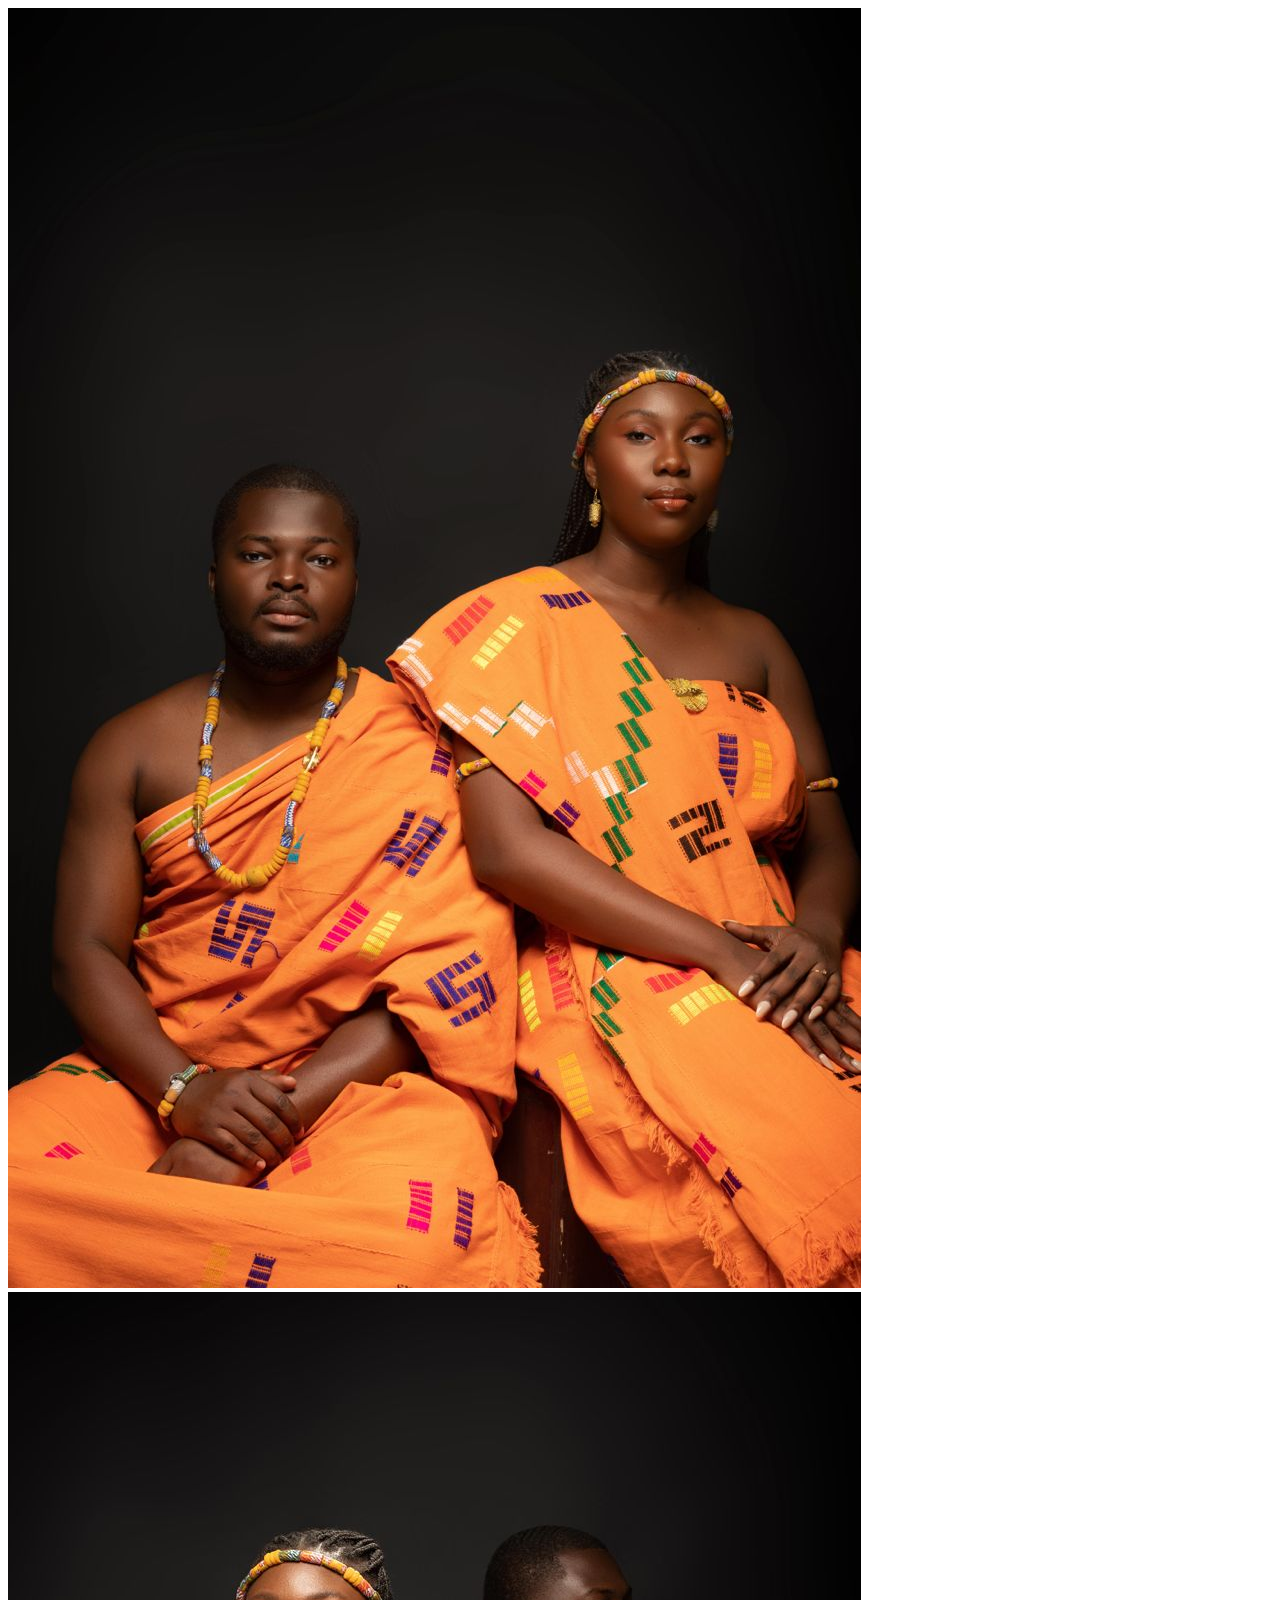
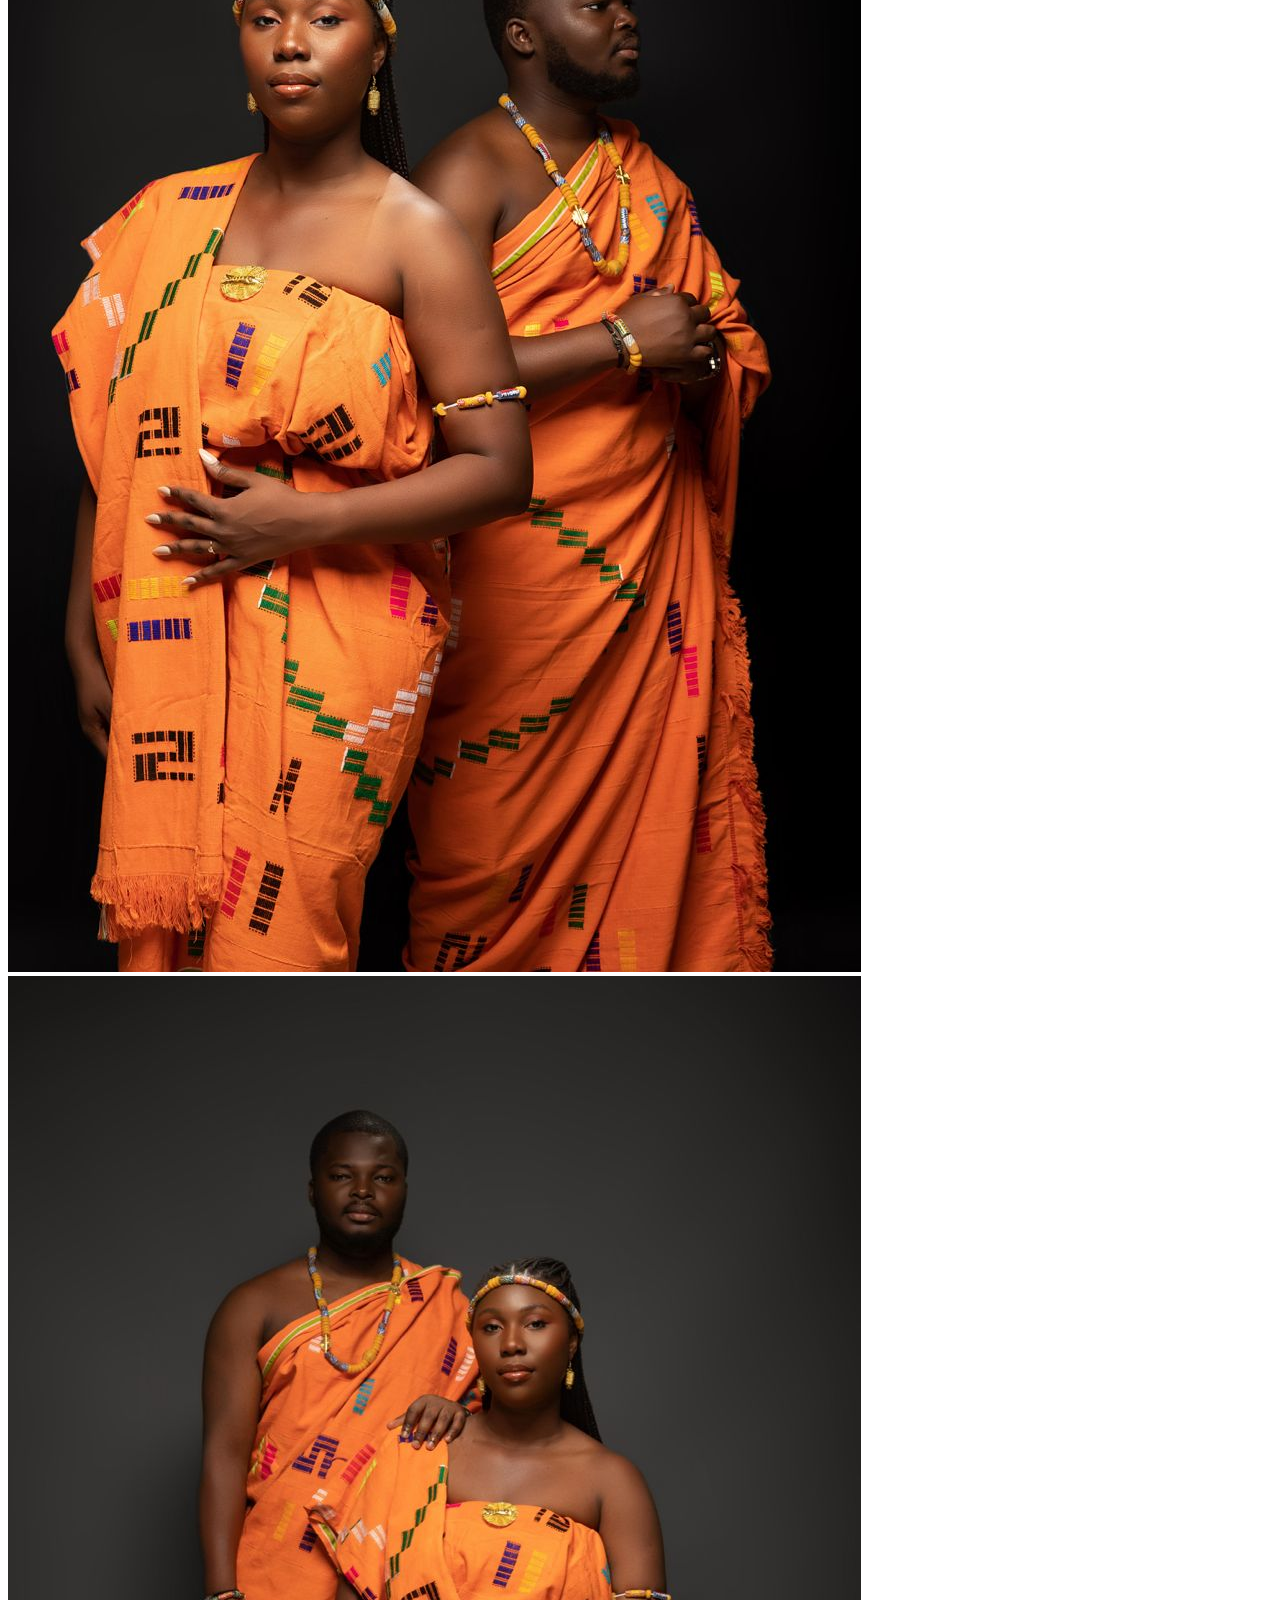
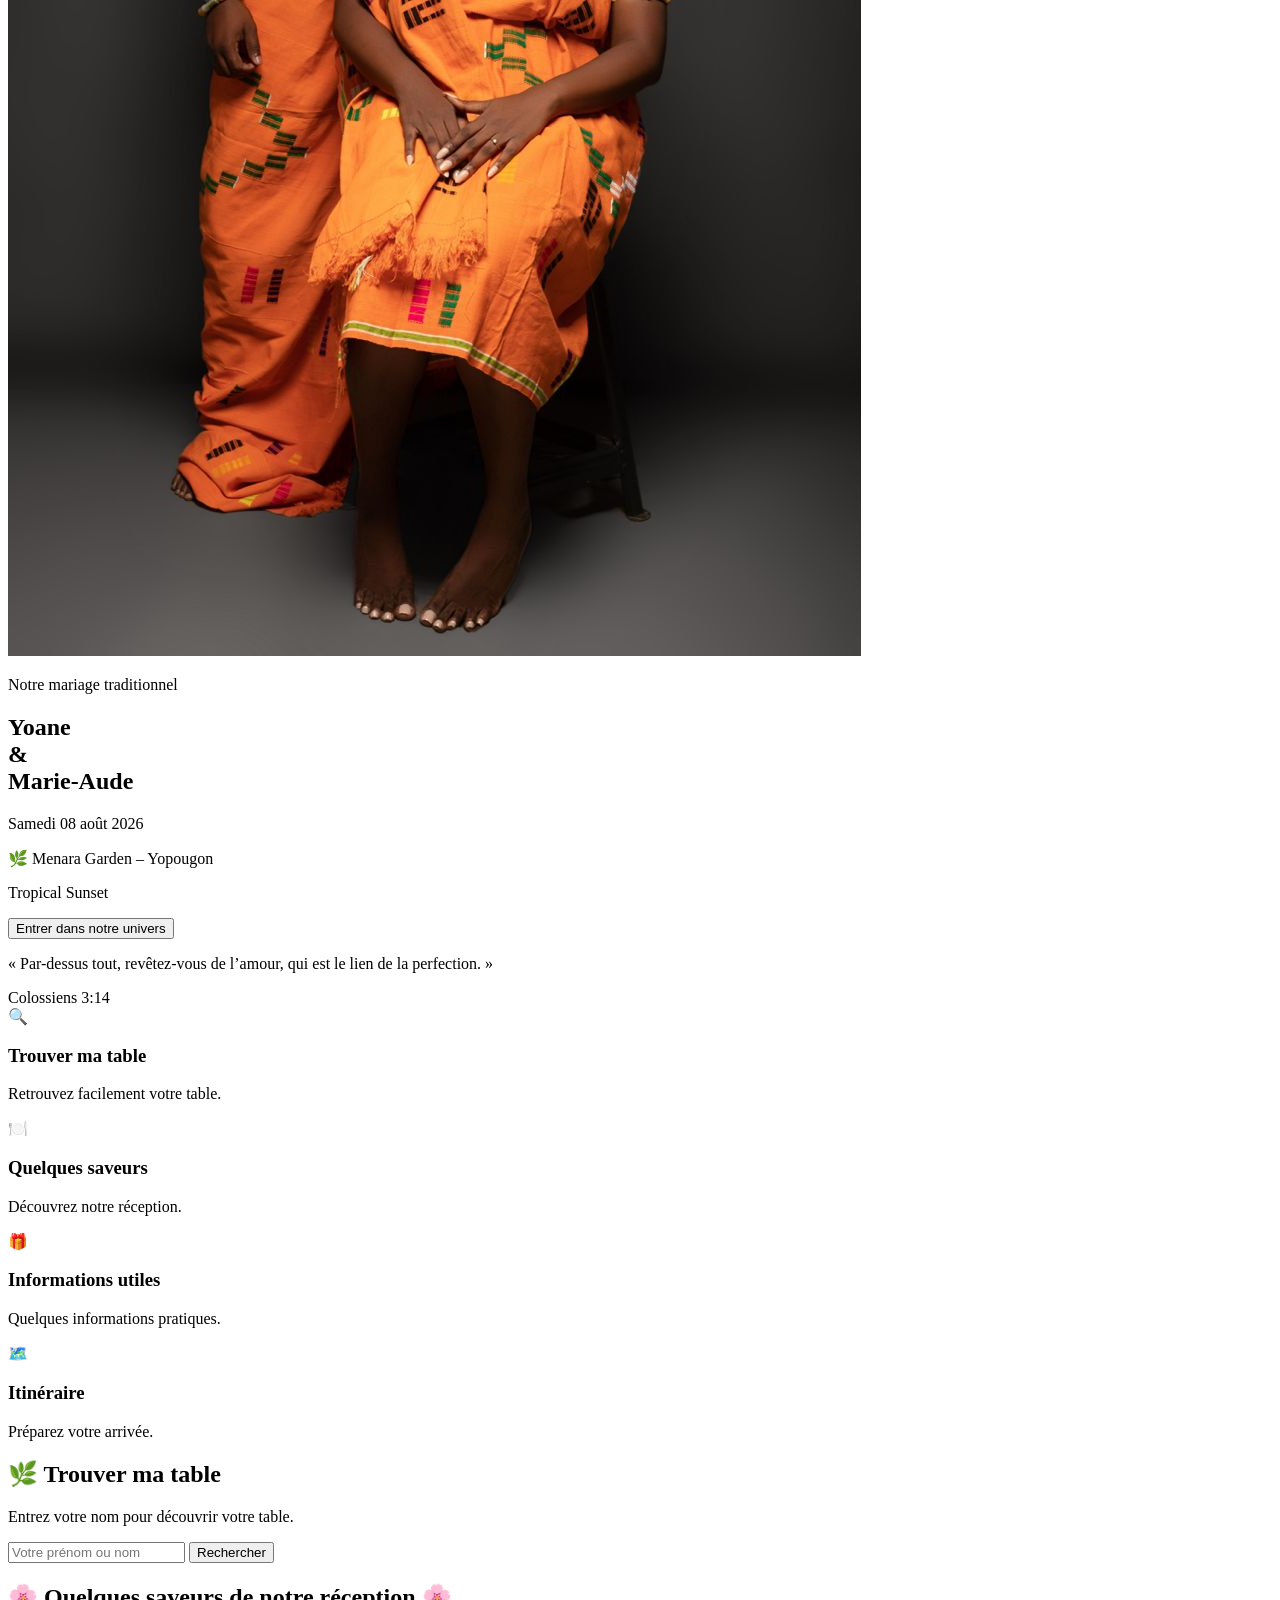
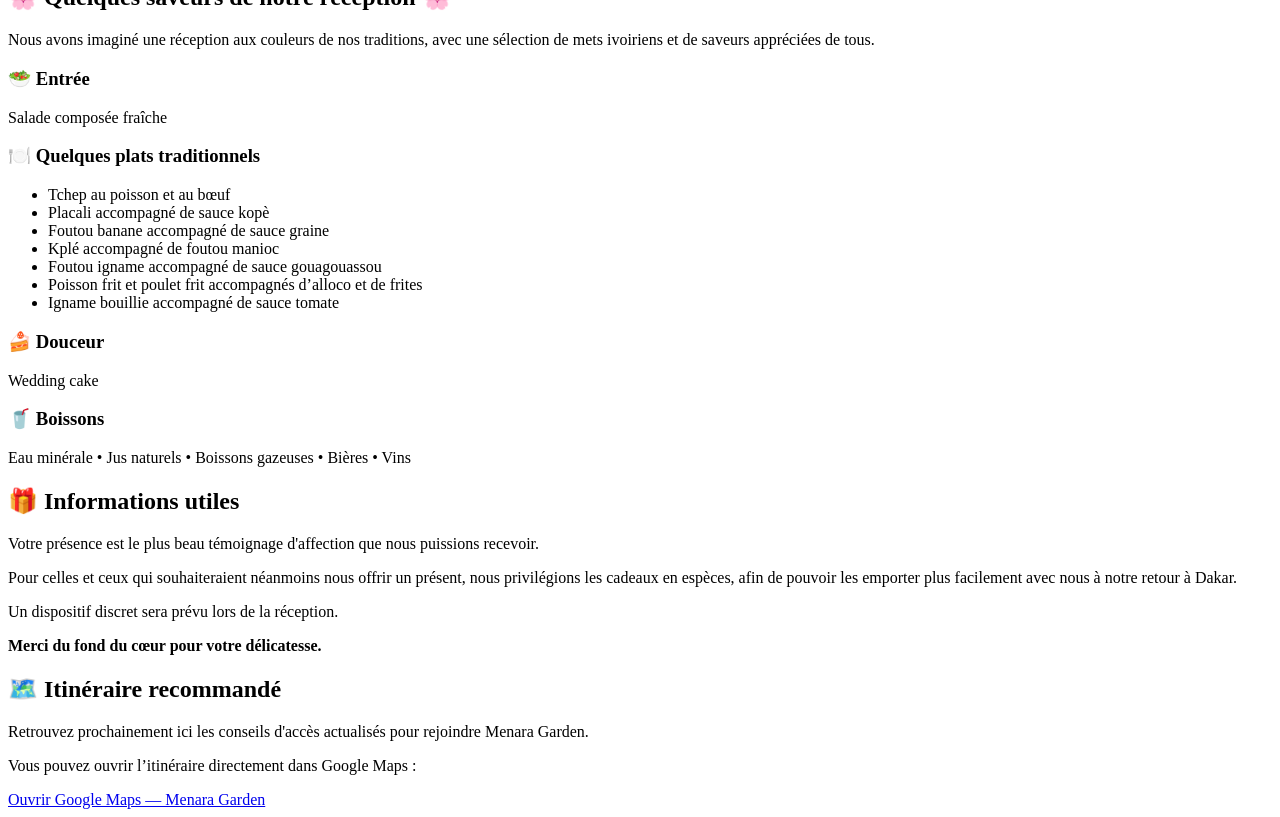
==== index.html @ 5db66049 "Rename index (4).html to index.html" ====
<!DOCTYPE html>
<html lang="fr">

<head>

    <meta charset="UTF-8">

    <meta name="viewport" content="width=device-width, initial-scale=1.0">

    <title>Yoane & Marie-Aude | Notre univers</title>

    <meta name="theme-color" content="#ff8a65">

    <meta name="description" content="Le guide digital du mariage de Yoane et Marie-Aude">

    <link rel="manifest" href="manifest.json">

    <link rel="stylesheet" href="style.css?v=3">

</head>


<body>


<div class="app">



<!-- =====================
     PAGE D'ACCUEIL
===================== -->


<section class="hero">


<div class="overlay"></div>


<div class="hero-content">


<div class="photos-couple">


<img src="Couple1.jpg" alt="Yoane et Marie-Aude" loading="lazy">

<img src="Couple2.jpg" alt="Yoane et Marie-Aude" loading="lazy">

<img src="Couple3.jpg" alt="Yoane et Marie-Aude" loading="lazy">


</div>



<p class="small-title">
Notre mariage traditionnel
</p>



<h1>

Yoane

<br>

<span>&</span>

<br>

Marie-Aude

</h1>



<p class="date">

Samedi 08 août 2026

</p>



<p class="location">

🌿 Menara Garden – Yopougon

</p>



<p class="theme">

Tropical Sunset

</p>



<button onclick="enterUniverse()" aria-label="Entrer dans notre univers">

Entrer dans notre univers

</button>



</div>


</section>







<!-- =====================
     UNIVERS DIGITAL
===================== -->


<main id="universe" class="hidden" aria-hidden="true">





<section class="verse card">


<p>

« Par-dessus tout, revêtez-vous de l’amour,
qui est le lien de la perfection. »

</p>


<span>

Colossiens 3:14

</span>


</section>




<section class="menu-grid">




<div class="app-card" onclick="showSection('table')" role="button" tabindex="0">


<div class="icon-pill" aria-hidden="true">

🔍

</div>


<h3>

Trouver ma table

</h3>
<div class="sep" aria-hidden="true"></div>


<p>

Retrouvez facilement votre table.

</p>


</div>




<div class="app-card" onclick="showSection('food')" role="button" tabindex="0">


<div class="icon-pill" aria-hidden="true">

🍽️

</div>


<h3>

Quelques saveurs

</h3>
<div class="sep" aria-hidden="true"></div>


<p>

Découvrez notre réception.

</p>


</div>




<div class="app-card" onclick="showSection('gift')" role="button" tabindex="0">


<div class="icon-pill" aria-hidden="true">

🎁

</div>


<h3>

Informations utiles

</h3>
<div class="sep" aria-hidden="true"></div>


<p>

Quelques informations pratiques.

</p>


</div>




<div class="app-card" onclick="showSection('route')" role="button" tabindex="0">


<div class="icon-pill" aria-hidden="true">

🗺️

</div>


<h3>

Itinéraire

</h3>
<div class="sep" aria-hidden="true"></div>


<p>

Préparez votre arrivée.

</p>


</div>




</section>




<!-- RECHERCHE TABLE -->


<section id="table" class="content-section card hidden-section">


<h2>

🌿 Trouver ma table

</h2>


<p>

Entrez votre nom pour découvrir votre table.

</p>


<input 
id="searchGuest"
type="text"
placeholder="Votre prénom ou nom"
aria-label="Rechercher un invité"
>


<button onclick="searchTable()">

Rechercher

</button>


<div id="result" aria-live="polite">

</div>


</section>




<!-- SAVEURS -->


<section id="food" class="content-section card hidden-section">


<h2>

🌸 Quelques saveurs de notre réception 🌸

</h2>


<p>

Nous avons imaginé une réception aux couleurs de nos traditions,
avec une sélection de mets ivoiriens et de saveurs appréciées de tous.

</p>


<h3>
🥗 Entrée
</h3>

<p>
Salade composée fraîche
</p>


<h3>
🍽️ Quelques plats traditionnels
</h3>

<ul>
<li>Tchep au poisson et au bœuf</li>
<li>Placali accompagné de sauce kopè</li>
<li>Foutou banane accompagné de sauce graine</li>
<li>Kplé accompagné de foutou manioc</li>
<li>Foutou igname accompagné de sauce gouagouassou</li>
<li>Poisson frit et poulet frit accompagnés d’alloco et de frites</li>
<li>Igname bouillie accompagné de sauce tomate</li>
</ul>

<h3>
🍰 Douceur
</h3>

<p>
Wedding cake
</p>

<h3>
🥤 Boissons
</h3>

<p>
Eau minérale • Jus naturels • Boissons gazeuses • Bières • Vins
</p>

</section>



<!-- INFORMATIONS -->


<section id="gift" class="content-section card hidden-section">


<h2>

🎁 Informations utiles

</h2>

<p>
Votre présence est le plus beau témoignage d'affection
que nous puissions recevoir.
</p>

<p>
Pour celles et ceux qui souhaiteraient néanmoins nous offrir un présent,
nous privilégions les cadeaux en espèces, afin de pouvoir les emporter
plus facilement avec nous à notre retour à Dakar.
</p>

<p>
Un dispositif discret sera prévu lors de la réception.
</p>

<strong>
Merci du fond du cœur pour votre délicatesse.
</strong>

</section>



<!-- ITINERAIRE -->


<section id="route" class="content-section card hidden-section">


<h2>

🗺️ Itinéraire recommandé

</h2>


<p>

Retrouvez prochainement ici les conseils d'accès actualisés
pour rejoindre Menara Garden.

</p>


<p>

Vous pouvez ouvrir l’itinéraire directement dans Google Maps :

</p>

<a class="map-button"
href="https://maps.app.goo.gl/PRT33PHSLhgVpBhR9"
target="_blank" rel="noopener noreferrer">

Ouvrir Google Maps — Menara Garden

</a>


</section>



</main>



</div>


<script src="script.js?v=3"></script>


<script>
if ("serviceWorker" in navigator) {
  window.addEventListener("load", async function(){
    try{
      // unregister any existing service workers first to ensure clients receive the latest files
      const regs = await navigator.serviceWorker.getRegistrations();
      await Promise.all(regs.map(r=>r.unregister()));
      // clear caches (best-effort)
      if(window.caches){
        const keys = await caches.keys();
        await Promise.all(keys.map(k=>caches.delete(k)));
      }
    }catch(e){ console.warn('SW cleanup failed', e); }

    // register the (new) service worker
    navigator.serviceWorker.register("service-worker.js");
  });
}
</script>


</body>

</html>
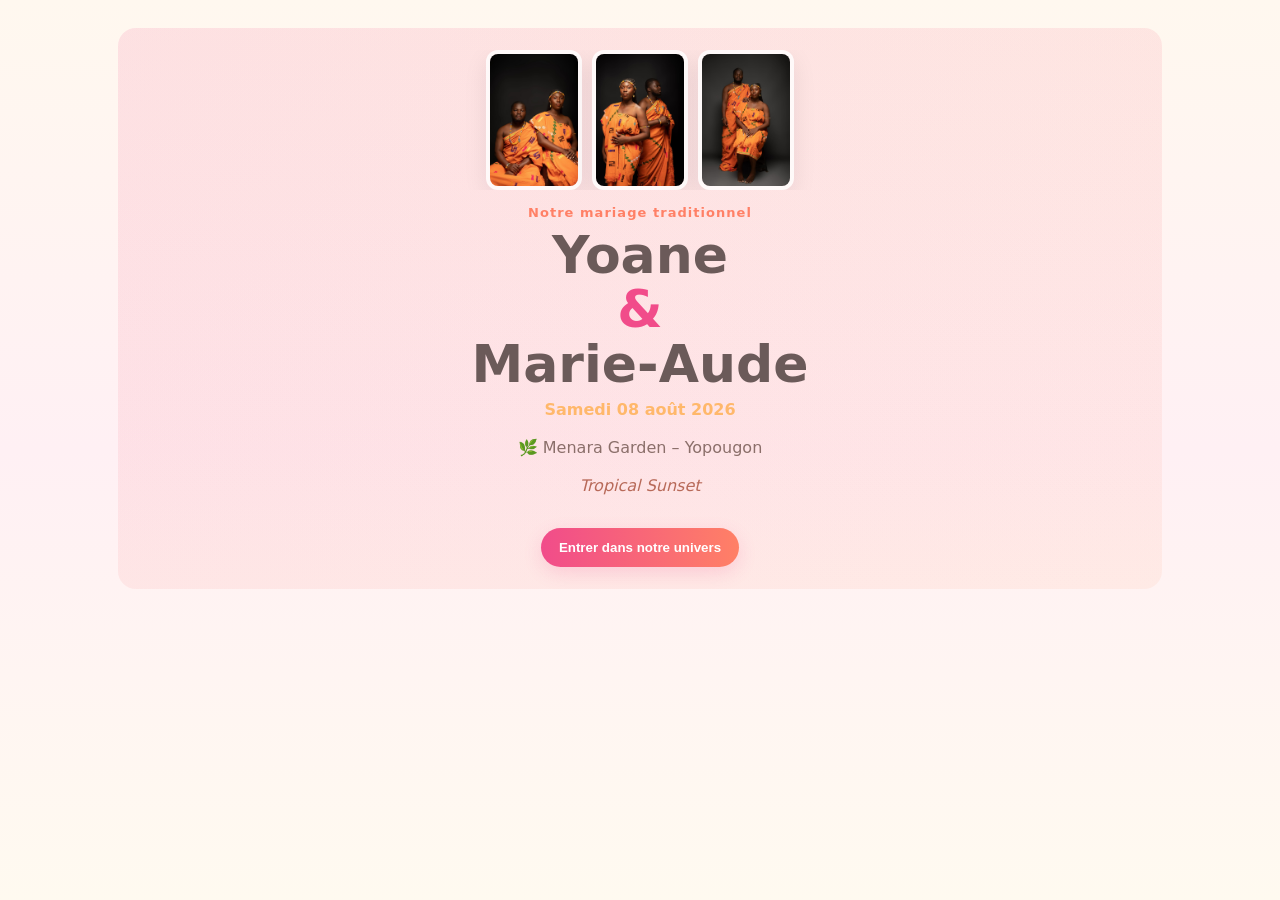
==== commit d1ec3cdd: "Rename index (4).html to index.html" ====
--- a/index.html
+++ b/index.html
@@ -13,7 +13,19 @@
 
     <meta name="description" content="Le guide digital du mariage de Yoane et Marie-Aude">
 
+    <!-- Open Graph / Social -->
+    <meta property="og:title" content="Yoane & Marie-Aude — Notre univers">
+    <meta property="og:description" content="Guide digital du mariage — retrouvez votre table, le menu, les informations pratiques et l'itinéraire pour Menara Garden.">
+    <meta property="og:image" content="https://raw.githubusercontent.com/konandriyoane-crypto/YAUD-2026-/main/Couple1.jpg">
+    <meta property="og:type" content="website">
+    <meta name="twitter:card" content="summary_large_image">
+
     <link rel="manifest" href="manifest.json">
+    <link rel="icon" href="decorative-pattern.svg" type="image/svg+xml">
+
+    <!-- Preload critical assets -->
+    <link rel="preload" href="style.css" as="style">
+    <link rel="preload" href="Couple1.jpg" as="image">
 
     <link rel="stylesheet" href="style.css?v=3">
 
@@ -44,11 +56,11 @@
 <div class="photos-couple">
 
 
-<img src="Couple1.jpg" alt="Yoane et Marie-Aude" loading="lazy">
-
-<img src="Couple2.jpg" alt="Yoane et Marie-Aude" loading="lazy">
-
-<img src="Couple3.jpg" alt="Yoane et Marie-Aude" loading="lazy">
+<img src="Couple1.jpg" srcset="Couple1.jpg 1x, Couple1.jpg 2x" sizes="(max-width:720px) 96px, 140px" alt="Yoane et Marie-Aude" loading="lazy">
+
+<img src="Couple2.jpg" srcset="Couple2.jpg 1x, Couple2.jpg 2x" sizes="(max-width:720px) 96px, 140px" alt="Yoane et Marie-Aude" loading="lazy">
+
+<img src="Couple3.jpg" srcset="Couple3.jpg 1x, Couple3.jpg 2x" sizes="(max-width:720px) 96px, 140px" alt="Yoane et Marie-Aude" loading="lazy">
 
 
 </div>
--- a/style.css
+++ b/style.css
@@ -0,0 +1,110 @@
+:root{
+  --bg-1: #fff8ef; /* soft beige background */
+  --bg-2: #fff2f6; /* pale blush */
+  --accent-fuchsia: #f14c8a; /* fuchsia */
+  --accent-coral: #ff8066; /* coral */
+  --accent-orange: #ffb86b; /* warm orange */
+  --muted: #6b5a59; /* muted text */
+  --card-bg: rgba(255, 255, 255, 0.75);
+  --glass-border: rgba(255,255,255,0.5);
+  --shadow: 0 8px 24px rgba(16, 24, 40, 0.08);
+}
+
+/* Reset & base */
+*{box-sizing:border-box}
+html,body{height:100%}
+body{
+  margin:0;
+  font-family: Inter, system-ui, -apple-system, 'Segoe UI', Roboto, 'Helvetica Neue', Arial;
+  color:var(--muted);
+  background: linear-gradient(180deg, var(--bg-1) 0%, #fff0f4 50%, #fffaf0 100%);
+  -webkit-font-smoothing:antialiased;
+  -moz-osx-font-smoothing:grayscale;
+  line-height:1.35;
+}
+
+.app{max-width:1100px;margin:0 auto;padding:18px}
+
+/* HERO */
+.hero{
+  position:relative;
+  border-radius:18px;
+  overflow:hidden;
+  display:flex;
+  align-items:center;
+  justify-content:center;
+  padding:22px;
+  min-height:62vh;
+  background: linear-gradient(120deg, rgba(241,76,138,0.08), rgba(255,128,102,0.06));
+}
+.overlay{
+  position:absolute;inset:0;background:linear-gradient(180deg, rgba(241,76,138,0.06), rgba(255,184,107,0.04));pointer-events:none;
+}
+.hero-content{position:relative;z-index:2;max-width:920px;width:100%;text-align:center}
+.photos-couple{display:flex;gap:10px;align-items:center;justify-content:center;margin-bottom:14px;overflow:hidden}
+.photos-couple img{height:96px;width:auto;border-radius:12px;border:4px solid rgba(255,255,255,0.8);object-fit:cover;box-shadow:var(--shadow)}
+.small-title{font-weight:600;color:var(--accent-coral);letter-spacing:0.08em;margin:0 0 6px}
+h1{font-size:36px;margin:0;line-height:1.05;color:var(--muted)}
+h1 span{color:var(--accent-fuchsia);font-weight:700}
+.date{margin-top:8px;font-weight:600;color:var(--accent-orange)}
+.location{margin-top:6px;color:#8b6f6a}
+.theme{margin-top:8px;font-style:italic;color:#b86a59}
+
+.hero button{margin-top:16px;background:linear-gradient(90deg,var(--accent-fuchsia),var(--accent-coral));border:0;color:white;padding:12px 18px;border-radius:999px;font-weight:700;cursor:pointer;box-shadow:0 6px 18px rgba(241,76,138,0.18)}
+.hero button:focus{outline:3px solid rgba(241,76,138,0.22)}
+
+.fade-out{animation:fadeOut .38s ease forwards}
+.fade-in{animation:fadeIn .38s ease forwards}
+@keyframes fadeOut{to{opacity:0;transform:translateY(-6px)}}
+@keyframes fadeIn{from{opacity:0;transform:translateY(6px)}to{opacity:1;transform:none}}
+
+/* MAIN / CARDS */
+main.universe{margin-top:18px}
+.menu-grid{display:grid;grid-template-columns:repeat(2,1fr);gap:12px;margin-top:18px}
+.app-card{background:var(--card-bg);padding:14px;border-radius:14px;border:1px solid var(--glass-border);cursor:pointer;box-shadow:var(--shadow);transition:transform .16s ease, box-shadow .16s ease}
+.app-card:active{transform:translateY(2px)}
+.app-card:focus{outline:3px solid rgba(255,128,102,0.16)}
+.icon-pill{width:46px;height:46px;border-radius:10px;background:linear-gradient(180deg,var(--accent-fuchsia),var(--accent-coral));display:inline-flex;align-items:center;justify-content:center;font-size:20px;color:white}
+.app-card h3{margin:8px 0 6px}
+.app-card p{margin:0;color:#7d6a66}
+.sep{height:8px}
+
+/* Content sections */
+.content-section{margin-top:14px;padding:14px;border-radius:12px;background:linear-gradient(180deg, rgba(255,255,255,0.7), rgba(255,255,255,0.6));border:1px solid rgba(255,255,255,0.5)}
+.content-section h2{margin-top:0}
+
+/* Table search */
+#searchGuest{width:100%;padding:12px;border-radius:10px;border:1px solid rgba(160,140,140,0.2);margin:8px 0}
+#result{margin-top:10px}
+.choice{display:block;width:100%;text-align:left;padding:10px;border-radius:10px;border:1px dashed rgba(120,100,100,0.12);background:transparent;margin-bottom:8px;cursor:pointer}
+.choice:hover{background:rgba(255,128,102,0.04)}
+.choice:focus{outline:3px solid rgba(241,76,138,0.16)}
+.guest-result h3{margin:0 0 6px;color:var(--accent-fuchsia)}
+.guest-result p{margin:0;color:#6a5753}
+
+/* Food list */
+ul{padding-left:20px}
+
+/* Map button */
+.map-button{display:inline-block;padding:10px 14px;border-radius:10px;background:linear-gradient(90deg,var(--accent-coral),var(--accent-orange));color:white;text-decoration:none;font-weight:700}
+.map-button:focus{outline:3px solid rgba(255,184,107,0.18)}
+
+/* Utilities */
+.hidden{display:none !important}
+.hidden-section{display:none}
+.card{backdrop-filter: blur(6px)}
+
+/* Responsive */
+@media(min-width:720px){
+  .photos-couple img{height:140px}
+  h1{font-size:52px}
+  .menu-grid{grid-template-columns:repeat(4,1fr)}
+  .app{padding:28px}
+}
+
+@media(prefers-reduced-motion:reduce){
+  .fade-in,.fade-out, *{animation-duration:0.01ms !important;transition:none !important}
+}
+
+/* Accessibility contrasts tweaks for small text */
+small, .small-title{font-size:13px}
--- a/style.css
+++ b/style.css
@@ -0,0 +1,110 @@
+:root{
+  --bg-1: #fff8ef; /* soft beige background */
+  --bg-2: #fff2f6; /* pale blush */
+  --accent-fuchsia: #f14c8a; /* fuchsia */
+  --accent-coral: #ff8066; /* coral */
+  --accent-orange: #ffb86b; /* warm orange */
+  --muted: #6b5a59; /* muted text */
+  --card-bg: rgba(255, 255, 255, 0.75);
+  --glass-border: rgba(255,255,255,0.5);
+  --shadow: 0 8px 24px rgba(16, 24, 40, 0.08);
+}
+
+/* Reset & base */
+*{box-sizing:border-box}
+html,body{height:100%}
+body{
+  margin:0;
+  font-family: Inter, system-ui, -apple-system, 'Segoe UI', Roboto, 'Helvetica Neue', Arial;
+  color:var(--muted);
+  background: linear-gradient(180deg, var(--bg-1) 0%, #fff0f4 50%, #fffaf0 100%);
+  -webkit-font-smoothing:antialiased;
+  -moz-osx-font-smoothing:grayscale;
+  line-height:1.35;
+}
+
+.app{max-width:1100px;margin:0 auto;padding:18px}
+
+/* HERO */
+.hero{
+  position:relative;
+  border-radius:18px;
+  overflow:hidden;
+  display:flex;
+  align-items:center;
+  justify-content:center;
+  padding:22px;
+  min-height:62vh;
+  background: linear-gradient(120deg, rgba(241,76,138,0.08), rgba(255,128,102,0.06));
+}
+.overlay{
+  position:absolute;inset:0;background:linear-gradient(180deg, rgba(241,76,138,0.06), rgba(255,184,107,0.04));pointer-events:none;
+}
+.hero-content{position:relative;z-index:2;max-width:920px;width:100%;text-align:center}
+.photos-couple{display:flex;gap:10px;align-items:center;justify-content:center;margin-bottom:14px;overflow:hidden}
+.photos-couple img{height:96px;width:auto;border-radius:12px;border:4px solid rgba(255,255,255,0.8);object-fit:cover;box-shadow:var(--shadow)}
+.small-title{font-weight:600;color:var(--accent-coral);letter-spacing:0.08em;margin:0 0 6px}
+h1{font-size:36px;margin:0;line-height:1.05;color:var(--muted)}
+h1 span{color:var(--accent-fuchsia);font-weight:700}
+.date{margin-top:8px;font-weight:600;color:var(--accent-orange)}
+.location{margin-top:6px;color:#8b6f6a}
+.theme{margin-top:8px;font-style:italic;color:#b86a59}
+
+.hero button{margin-top:16px;background:linear-gradient(90deg,var(--accent-fuchsia),var(--accent-coral));border:0;color:white;padding:12px 18px;border-radius:999px;font-weight:700;cursor:pointer;box-shadow:0 6px 18px rgba(241,76,138,0.18)}
+.hero button:focus{outline:3px solid rgba(241,76,138,0.22)}
+
+.fade-out{animation:fadeOut .38s ease forwards}
+.fade-in{animation:fadeIn .38s ease forwards}
+@keyframes fadeOut{to{opacity:0;transform:translateY(-6px)}}
+@keyframes fadeIn{from{opacity:0;transform:translateY(6px)}to{opacity:1;transform:none}}
+
+/* MAIN / CARDS */
+main.universe{margin-top:18px}
+.menu-grid{display:grid;grid-template-columns:repeat(2,1fr);gap:12px;margin-top:18px}
+.app-card{background:var(--card-bg);padding:14px;border-radius:14px;border:1px solid var(--glass-border);cursor:pointer;box-shadow:var(--shadow);transition:transform .16s ease, box-shadow .16s ease}
+.app-card:active{transform:translateY(2px)}
+.app-card:focus{outline:3px solid rgba(255,128,102,0.16)}
+.icon-pill{width:46px;height:46px;border-radius:10px;background:linear-gradient(180deg,var(--accent-fuchsia),var(--accent-coral));display:inline-flex;align-items:center;justify-content:center;font-size:20px;color:white}
+.app-card h3{margin:8px 0 6px}
+.app-card p{margin:0;color:#7d6a66}
+.sep{height:8px}
+
+/* Content sections */
+.content-section{margin-top:14px;padding:14px;border-radius:12px;background:linear-gradient(180deg, rgba(255,255,255,0.7), rgba(255,255,255,0.6));border:1px solid rgba(255,255,255,0.5)}
+.content-section h2{margin-top:0}
+
+/* Table search */
+#searchGuest{width:100%;padding:12px;border-radius:10px;border:1px solid rgba(160,140,140,0.2);margin:8px 0}
+#result{margin-top:10px}
+.choice{display:block;width:100%;text-align:left;padding:10px;border-radius:10px;border:1px dashed rgba(120,100,100,0.12);background:transparent;margin-bottom:8px;cursor:pointer}
+.choice:hover{background:rgba(255,128,102,0.04)}
+.choice:focus{outline:3px solid rgba(241,76,138,0.16)}
+.guest-result h3{margin:0 0 6px;color:var(--accent-fuchsia)}
+.guest-result p{margin:0;color:#6a5753}
+
+/* Food list */
+ul{padding-left:20px}
+
+/* Map button */
+.map-button{display:inline-block;padding:10px 14px;border-radius:10px;background:linear-gradient(90deg,var(--accent-coral),var(--accent-orange));color:white;text-decoration:none;font-weight:700}
+.map-button:focus{outline:3px solid rgba(255,184,107,0.18)}
+
+/* Utilities */
+.hidden{display:none !important}
+.hidden-section{display:none}
+.card{backdrop-filter: blur(6px)}
+
+/* Responsive */
+@media(min-width:720px){
+  .photos-couple img{height:140px}
+  h1{font-size:52px}
+  .menu-grid{grid-template-columns:repeat(4,1fr)}
+  .app{padding:28px}
+}
+
+@media(prefers-reduced-motion:reduce){
+  .fade-in,.fade-out, *{animation-duration:0.01ms !important;transition:none !important}
+}
+
+/* Accessibility contrasts tweaks for small text */
+small, .small-title{font-size:13px}
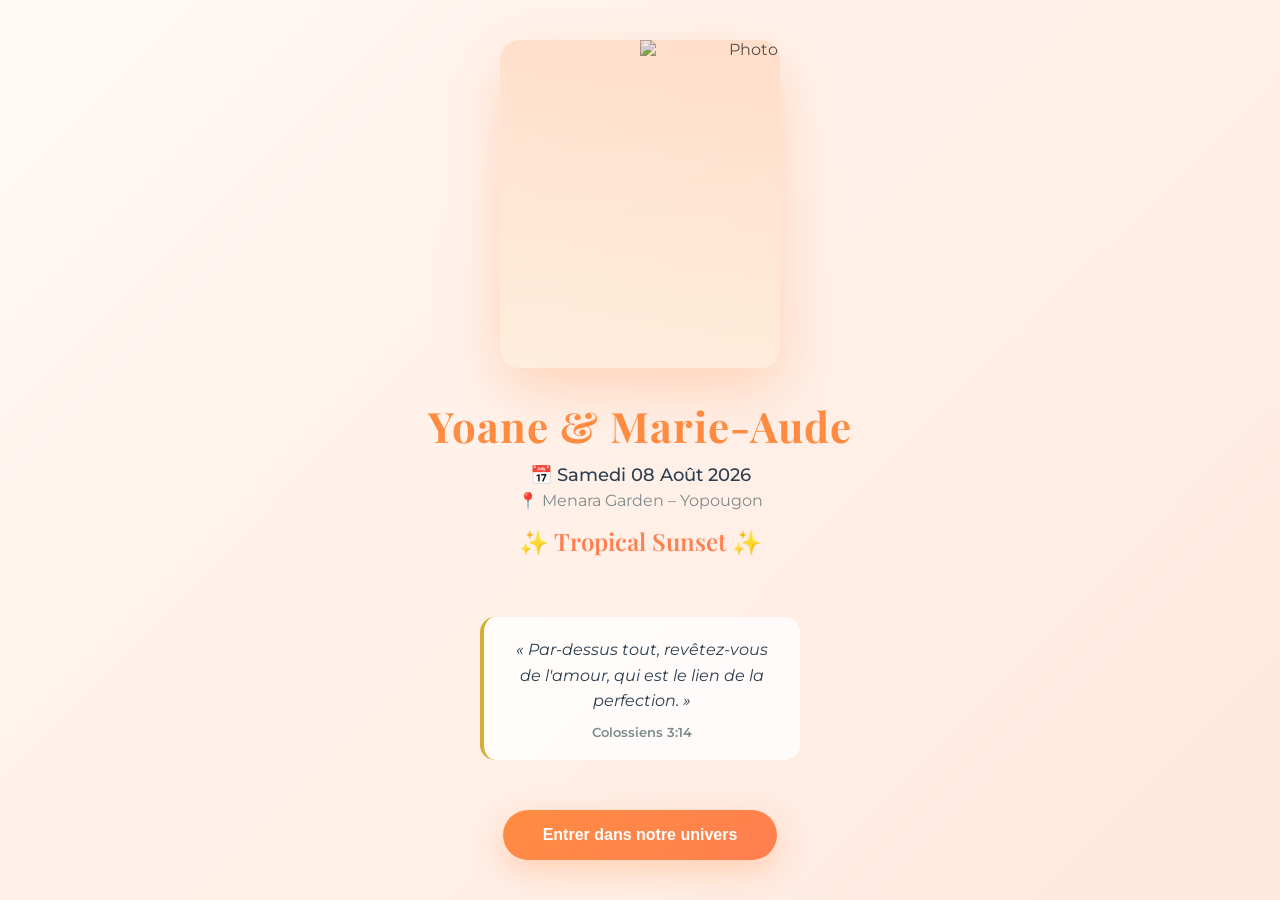
==== commit afc3f24d: "🎉 Création du site compagnon de mariage interactif - Yoane & Marie-Aude" ====
--- a/index.html
+++ b/index.html
@@ -1,516 +1,237 @@
 <!DOCTYPE html>
 <html lang="fr">
-
 <head>
-
     <meta charset="UTF-8">
-
     <meta name="viewport" content="width=device-width, initial-scale=1.0">
-
-    <title>Yoane & Marie-Aude | Notre univers</title>
-
-    <meta name="theme-color" content="#ff8a65">
-
-    <meta name="description" content="Le guide digital du mariage de Yoane et Marie-Aude">
-
-    <!-- Open Graph / Social -->
-    <meta property="og:title" content="Yoane & Marie-Aude — Notre univers">
-    <meta property="og:description" content="Guide digital du mariage — retrouvez votre table, le menu, les informations pratiques et l'itinéraire pour Menara Garden.">
-    <meta property="og:image" content="https://raw.githubusercontent.com/konandriyoane-crypto/YAUD-2026-/main/Couple1.jpg">
-    <meta property="og:type" content="website">
-    <meta name="twitter:card" content="summary_large_image">
-
-    <link rel="manifest" href="manifest.json">
-    <link rel="icon" href="decorative-pattern.svg" type="image/svg+xml">
-
-    <!-- Preload critical assets -->
-    <link rel="preload" href="style.css" as="style">
-    <link rel="preload" href="Couple1.jpg" as="image">
-
-    <link rel="stylesheet" href="style.css?v=3">
-
+    <meta name="description" content="Site compagnon de mariage - Yoane & Marie-Aude">
+    <title>Yoane & Marie-Aude - 08 Août 2026</title>
+    <link rel="stylesheet" href="styles.css">
+    <link rel="preconnect" href="https://fonts.googleapis.com">
+    <link rel="preconnect" href="https://fonts.gstatic.com" crossorigin>
+    <link href="https://fonts.googleapis.com/css2?family=Playfair+Display:wght@400;600;700&family=Montserrat:wght@300;400;500;600&display=swap" rel="stylesheet">
 </head>
-
-
 <body>
-
-
-<div class="app">
-
-
-
-<!-- =====================
-     PAGE D'ACCUEIL
-===================== -->
-
-
-<section class="hero">
-
-
-<div class="overlay"></div>
-
-
-<div class="hero-content">
-
-
-<div class="photos-couple">
-
-
-<img src="Couple1.jpg" srcset="Couple1.jpg 1x, Couple1.jpg 2x" sizes="(max-width:720px) 96px, 140px" alt="Yoane et Marie-Aude" loading="lazy">
-
-<img src="Couple2.jpg" srcset="Couple2.jpg 1x, Couple2.jpg 2x" sizes="(max-width:720px) 96px, 140px" alt="Yoane et Marie-Aude" loading="lazy">
-
-<img src="Couple3.jpg" srcset="Couple3.jpg 1x, Couple3.jpg 2x" sizes="(max-width:720px) 96px, 140px" alt="Yoane et Marie-Aude" loading="lazy">
-
-
-</div>
-
-
-
-<p class="small-title">
-Notre mariage traditionnel
-</p>
-
-
-
-<h1>
-
-Yoane
-
-<br>
-
-<span>&</span>
-
-<br>
-
-Marie-Aude
-
-</h1>
-
-
-
-<p class="date">
-
-Samedi 08 août 2026
-
-</p>
-
-
-
-<p class="location">
-
-🌿 Menara Garden – Yopougon
-
-</p>
-
-
-
-<p class="theme">
-
-Tropical Sunset
-
-</p>
-
-
-
-<button onclick="enterUniverse()" aria-label="Entrer dans notre univers">
-
-Entrer dans notre univers
-
-</button>
-
-
-
-</div>
-
-
-</section>
-
-
-
-
-
-
-
-<!-- =====================
-     UNIVERS DIGITAL
-===================== -->
-
-
-<main id="universe" class="hidden" aria-hidden="true">
-
-
-
-
-
-<section class="verse card">
-
-
-<p>
-
-« Par-dessus tout, revêtez-vous de l’amour,
-qui est le lien de la perfection. »
-
-</p>
-
-
-<span>
-
-Colossiens 3:14
-
-</span>
-
-
-</section>
-
-
-
-
-<section class="menu-grid">
-
-
-
-
-<div class="app-card" onclick="showSection('table')" role="button" tabindex="0">
-
-
-<div class="icon-pill" aria-hidden="true">
-
-🔍
-
-</div>
-
-
-<h3>
-
-Trouver ma table
-
-</h3>
-<div class="sep" aria-hidden="true"></div>
-
-
-<p>
-
-Retrouvez facilement votre table.
-
-</p>
-
-
-</div>
-
-
-
-
-<div class="app-card" onclick="showSection('food')" role="button" tabindex="0">
-
-
-<div class="icon-pill" aria-hidden="true">
-
-🍽️
-
-</div>
-
-
-<h3>
-
-Quelques saveurs
-
-</h3>
-<div class="sep" aria-hidden="true"></div>
-
-
-<p>
-
-Découvrez notre réception.
-
-</p>
-
-
-</div>
-
-
-
-
-<div class="app-card" onclick="showSection('gift')" role="button" tabindex="0">
-
-
-<div class="icon-pill" aria-hidden="true">
-
-🎁
-
-</div>
-
-
-<h3>
-
-Informations utiles
-
-</h3>
-<div class="sep" aria-hidden="true"></div>
-
-
-<p>
-
-Quelques informations pratiques.
-
-</p>
-
-
-</div>
-
-
-
-
-<div class="app-card" onclick="showSection('route')" role="button" tabindex="0">
-
-
-<div class="icon-pill" aria-hidden="true">
-
-🗺️
-
-</div>
-
-
-<h3>
-
-Itinéraire
-
-</h3>
-<div class="sep" aria-hidden="true"></div>
-
-
-<p>
-
-Préparez votre arrivée.
-
-</p>
-
-
-</div>
-
-
-
-
-</section>
-
-
-
-
-<!-- RECHERCHE TABLE -->
-
-
-<section id="table" class="content-section card hidden-section">
-
-
-<h2>
-
-🌿 Trouver ma table
-
-</h2>
-
-
-<p>
-
-Entrez votre nom pour découvrir votre table.
-
-</p>
-
-
-<input 
-id="searchGuest"
-type="text"
-placeholder="Votre prénom ou nom"
-aria-label="Rechercher un invité"
->
-
-
-<button onclick="searchTable()">
-
-Rechercher
-
-</button>
-
-
-<div id="result" aria-live="polite">
-
-</div>
-
-
-</section>
-
-
-
-
-<!-- SAVEURS -->
-
-
-<section id="food" class="content-section card hidden-section">
-
-
-<h2>
-
-🌸 Quelques saveurs de notre réception 🌸
-
-</h2>
-
-
-<p>
-
-Nous avons imaginé une réception aux couleurs de nos traditions,
-avec une sélection de mets ivoiriens et de saveurs appréciées de tous.
-
-</p>
-
-
-<h3>
-🥗 Entrée
-</h3>
-
-<p>
-Salade composée fraîche
-</p>
-
-
-<h3>
-🍽️ Quelques plats traditionnels
-</h3>
-
-<ul>
-<li>Tchep au poisson et au bœuf</li>
-<li>Placali accompagné de sauce kopè</li>
-<li>Foutou banane accompagné de sauce graine</li>
-<li>Kplé accompagné de foutou manioc</li>
-<li>Foutou igname accompagné de sauce gouagouassou</li>
-<li>Poisson frit et poulet frit accompagnés d’alloco et de frites</li>
-<li>Igname bouillie accompagné de sauce tomate</li>
-</ul>
-
-<h3>
-🍰 Douceur
-</h3>
-
-<p>
-Wedding cake
-</p>
-
-<h3>
-🥤 Boissons
-</h3>
-
-<p>
-Eau minérale • Jus naturels • Boissons gazeuses • Bières • Vins
-</p>
-
-</section>
-
-
-
-<!-- INFORMATIONS -->
-
-
-<section id="gift" class="content-section card hidden-section">
-
-
-<h2>
-
-🎁 Informations utiles
-
-</h2>
-
-<p>
-Votre présence est le plus beau témoignage d'affection
-que nous puissions recevoir.
-</p>
-
-<p>
-Pour celles et ceux qui souhaiteraient néanmoins nous offrir un présent,
-nous privilégions les cadeaux en espèces, afin de pouvoir les emporter
-plus facilement avec nous à notre retour à Dakar.
-</p>
-
-<p>
-Un dispositif discret sera prévu lors de la réception.
-</p>
-
-<strong>
-Merci du fond du cœur pour votre délicatesse.
-</strong>
-
-</section>
-
-
-
-<!-- ITINERAIRE -->
-
-
-<section id="route" class="content-section card hidden-section">
-
-
-<h2>
-
-🗺️ Itinéraire recommandé
-
-</h2>
-
-
-<p>
-
-Retrouvez prochainement ici les conseils d'accès actualisés
-pour rejoindre Menara Garden.
-
-</p>
-
-
-<p>
-
-Vous pouvez ouvrir l’itinéraire directement dans Google Maps :
-
-</p>
-
-<a class="map-button"
-href="https://maps.app.goo.gl/PRT33PHSLhgVpBhR9"
-target="_blank" rel="noopener noreferrer">
-
-Ouvrir Google Maps — Menara Garden
-
-</a>
-
-
-</section>
-
-
-
-</main>
-
-
-
-</div>
-
-
-<script src="script.js?v=3"></script>
-
-
-<script>
-if ("serviceWorker" in navigator) {
-  window.addEventListener("load", async function(){
-    try{
-      // unregister any existing service workers first to ensure clients receive the latest files
-      const regs = await navigator.serviceWorker.getRegistrations();
-      await Promise.all(regs.map(r=>r.unregister()));
-      // clear caches (best-effort)
-      if(window.caches){
-        const keys = await caches.keys();
-        await Promise.all(keys.map(k=>caches.delete(k)));
-      }
-    }catch(e){ console.warn('SW cleanup failed', e); }
-
-    // register the (new) service worker
-    navigator.serviceWorker.register("service-worker.js");
-  });
-}
-</script>
-
-
+    <!-- Écran d'accueil immersif -->
+    <div id="homeScreen" class="screen home-screen">
+        <div class="home-content">
+            <div class="home-hero">
+                <div class="hero-images carousel">
+                    <img src="https://via.placeholder.com/600x800/FFB6C1/FFFFFF?text=Yoane+%26+Marie-Aude+1" alt="Photo couple 1" class="couple-photo">
+                    <img src="https://via.placeholder.com/600x800/FFDAB9/FFFFFF?text=Yoane+%26+Marie-Aude+2" alt="Photo couple 2" class="couple-photo hidden">
+                    <img src="https://via.placeholder.com/600x800/FFE4B5/FFFFFF?text=Yoane+%26+Marie-Aude+3" alt="Photo couple 3" class="couple-photo hidden">
+                </div>
+                <div class="hero-overlay"></div>
+            </div>
+
+            <div class="home-info">
+                <h1 class="names">Yoane & Marie-Aude</h1>
+                <p class="ceremony-date">📅 Samedi 08 Août 2026</p>
+                <p class="ceremony-location">📍 Menara Garden – Yopougon</p>
+                <p class="theme-label">✨ Tropical Sunset ✨</p>
+            </div>
+
+            <div class="bible-verse">
+                <p class="verse-text">« Par-dessus tout, revêtez-vous de l'amour, qui est le lien de la perfection. »</p>
+                <p class="verse-source">Colossiens 3:14</p>
+            </div>
+
+            <button class="btn-primary" onclick="enterApp()">Entrer dans notre univers</button>
+        </div>
+    </div>
+
+    <!-- Navigation principale -->
+    <nav id="mainNav" class="main-nav hidden">
+        <button class="nav-btn" onclick="showScreen('findPlaceScreen')">
+            <span class="nav-icon">🪑</span>
+            <span class="nav-label">Ma place</span>
+        </button>
+        <button class="nav-btn" onclick="showScreen('flavorsScreen')">
+            <span class="nav-icon">🍽️</span>
+            <span class="nav-label">Saveurs</span>
+        </button>
+        <button class="nav-btn" onclick="showScreen('infoScreen')">
+            <span class="nav-icon">💝</span>
+            <span class="nav-label">Infos utiles</span>
+        </button>
+    </nav>
+
+    <!-- Écran: Trouver sa place -->
+    <div id="findPlaceScreen" class="screen hidden">
+        <div class="screen-header">
+            <button class="btn-back" onclick="goBack()">← Retour</button>
+            <h2>Trouver ma place</h2>
+        </div>
+
+        <div class="screen-content">
+            <div class="search-section">
+                <div class="search-box">
+                    <input 
+                        type="text" 
+                        id="guestSearch" 
+                        class="search-input" 
+                        placeholder="Votre prénom ou nom..." 
+                        autocomplete="off"
+                        oninput="searchGuest(this.value)"
+                    >
+                    <span class="search-icon">🔍</span>
+                </div>
+                <div id="autocompleteList" class="autocomplete-list hidden"></div>
+            </div>
+
+            <div id="resultCard" class="result-card hidden">
+                <div class="card-content">
+                    <h3 id="resultGreeting" class="greeting"></h3>
+                    <p class="greeting-text">Nous sommes heureux de vous accueillir pour cette belle journée.</p>
+                    
+                    <div class="placement-info">
+                        <div class="info-item">
+                            <span class="info-label">🌿 Table</span>
+                            <span id="resultTable" class="info-value"></span>
+                        </div>
+                        <div class="info-item">
+                            <span class="info-label">Place</span>
+                            <span id="resultSeat" class="info-value"></span>
+                        </div>
+                    </div>
+
+                    <div class="companions-section">
+                        <p class="companions-title">Vous serez installé(e) aux côtés de :</p>
+                        <ul id="companionsList" class="companions-list"></ul>
+                    </div>
+
+                    <div class="table-visualization">
+                        <p class="table-title">Visualisez votre table :</p>
+                        <div id="tableVisualization" class="table-grid"></div>
+                    </div>
+                </div>
+            </div>
+
+            <div id="helpMessage" class="help-message">
+                <p>Entrez votre prénom ou votre nom pour trouver votre place.</p>
+            </div>
+        </div>
+    </div>
+
+    <!-- Écran: Saveurs -->
+    <div id="flavorsScreen" class="screen hidden">
+        <div class="screen-header">
+            <button class="btn-back" onclick="goBack()">← Retour</button>
+            <h2>Saveurs de notre réception</h2>
+        </div>
+
+        <div class="screen-content">
+            <div class="flavors-intro">
+                <h3>🌸 Quelques saveurs de notre réception 🌸</h3>
+                <p>Nous avons imaginé une réception aux couleurs de nos traditions, avec une sélection de mets ivoiriens et de saveurs appréciées de tous.</p>
+            </div>
+
+            <div class="menu-section">
+                <h4>🥗 Entrées</h4>
+                <ul class="menu-list">
+                    <li>Salade composée fraîche</li>
+                </ul>
+            </div>
+
+            <div class="menu-section">
+                <h4>🍽️ Quelques plats traditionnels à découvrir</h4>
+                <ul class="menu-list">
+                    <li>Tchep au poisson et au bœuf</li>
+                    <li>Placali accompagné de sauce kopè</li>
+                    <li>Foutou banane accompagné de sauce graine</li>
+                    <li>Kplé accompagné de foutou manioc</li>
+                    <li>Foutou igname accompagné de sauce gouagouassou</li>
+                    <li>Poisson frit et poulet frit accompagnés d'alloco et de frites</li>
+                    <li>Igname bouillie accompagnée de sauce tomate</li>
+                </ul>
+            </div>
+
+            <div class="menu-section">
+                <h4>🍰 Douceur</h4>
+                <ul class="menu-list">
+                    <li>Wedding cake</li>
+                </ul>
+            </div>
+
+            <div class="menu-section">
+                <h4>🥤 Boissons</h4>
+                <ul class="menu-list">
+                    <li>Eau minérale</li>
+                    <li>Jus naturels</li>
+                    <li>Boissons gazeuses</li>
+                    <li>Bières</li>
+                    <li>Vins</li>
+                </ul>
+            </div>
+        </div>
+    </div>
+
+    <!-- Écran: Infos utiles -->
+    <div id="infoScreen" class="screen hidden">
+        <div class="screen-header">
+            <button class="btn-back" onclick="goBack()">← Retour</button>
+            <h2>Informations utiles</h2>
+        </div>
+
+        <div class="screen-content">
+            <div class="info-card gifts-card">
+                <h3>💝 Les cadeaux</h3>
+                <p>Votre présence est le plus beau témoignage d'affection que nous puissions recevoir.</p>
+                <p>Pour celles et ceux qui souhaiteraient néanmoins nous offrir un présent, nous privilégions les cadeaux en espèces, afin de pouvoir les emporter plus facilement avec nous à notre retour à Dakar.</p>
+                <p>Un dispositif discret sera prévu lors de la réception.</p>
+                <p><strong>Merci du fond du cœur pour votre délicatesse.</strong></p>
+            </div>
+
+            <div class="info-card itinerary-card">
+                <h3>🗺️ Itinéraire recommandé</h3>
+                <p class="itinerary-intro">Pour vous rendre à Menara Garden à Yopougon de manière optimale :</p>
+                
+                <div class="itinerary-routes">
+                    <div class="route-option">
+                        <h4>📍 Via Boulevard de la Paix (Route recommandée)</h4>
+                        <ul>
+                            <li>Depuis Cocody : Empruntez la Route de l'Aéroport vers Yopougon</li>
+                            <li>Continuez sur Boulevard de la Paix</li>
+                            <li>Suivez les panneaux pour Menara Garden</li>
+                            <li>⏱️ Durée estimée : 20-30 minutes</li>
+                        </ul>
+                    </div>
+
+                    <div class="route-option">
+                        <h4>📍 Via Riviera Golf (Alternative)</h4>
+                        <ul>
+                            <li>Passez par Riviera Golf (Cocody)</li>
+                            <li>Dirigez-vous vers le quartier Yopougon</li>
+                            <li>Accès par Avenue Marcory</li>
+                            <li>⏱️ Durée estimée : 25-35 minutes</li>
+                        </ul>
+                    </div>
+                </div>
+
+                <div class="itinerary-note">
+                    <p><strong>⚠️ Important :</strong> Certaines voies sont barrées le jour de l'indépendance (défilés et festivités). Vérifiez les accès le jour du mariage ou arrivez plus tôt.</p>
+                </div>
+
+                <div class="map-container">
+                    <iframe 
+                        src="https://www.google.com/maps/embed?pb=!1m18!1m12!1m3!1d3973.6832465282347!2d-4.0328!3d5.3483!2m3!1f0!2f0!3f0!3m2!1i1024!2i768!4f13.1!3m3!1m2!1s0xfc1ec95db3b5555%3A0x1234567890ab!2sMenara%20Garden%20Yopougon!5e0!3m2!1sfr!2sci!4v1234567890"
+                        width="100%" 
+                        height="300" 
+                        style="border:0;" 
+                        allowfullscreen="" 
+                        loading="lazy" 
+                        referrerpolicy="no-referrer-when-downgrade"
+                        class="embedded-map"
+                    ></iframe>
+                </div>
+
+                <a href="https://maps.google.com/?q=Menara+Garden+Yopougon" target="_blank" class="btn-maps">
+                    📱 Ouvrir dans Google Maps
+                </a>
+            </div>
+        </div>
+    </div>
+
+    <script src="data.js"></script>
+    <script src="app.js"></script>
 </body>
-
-</html>
+</html>
--- a/styles.css
+++ b/styles.css
@@ -0,0 +1,719 @@
+:root {
+    --color-white: #FFFFFF;
+    --color-ivory: #FFFFF0;
+    --color-blush: #FFC0CB;
+    --color-peach: #FFDAB9;
+    --color-coral: #FF7F50;
+    --color-sunset: #FF8C42;
+    --color-gold: #D4AF37;
+    --color-text-dark: #2C3E50;
+    --color-text-light: #7F8C8D;
+    --color-border: #E8D5C4;
+    
+    --font-serif: 'Playfair Display', serif;
+    --font-sans: 'Montserrat', sans-serif;
+    
+    --transition: all 0.3s cubic-bezier(0.4, 0, 0.2, 1);
+}
+
+* {
+    margin: 0;
+    padding: 0;
+    box-sizing: border-box;
+}
+
+html, body {
+    width: 100%;
+    height: 100%;
+    font-family: var(--font-sans);
+    background: linear-gradient(135deg, #FFF9F5 0%, #FFE8DC 100%);
+    color: var(--color-text-dark);
+}
+
+body {
+    overflow: hidden;
+}
+
+/* Écrans */
+.screen {
+    position: absolute;
+    width: 100%;
+    height: 100vh;
+    top: 0;
+    left: 0;
+    opacity: 1;
+    transition: var(--transition);
+    overflow-y: auto;
+    z-index: 10;
+}
+
+.screen.hidden {
+    opacity: 0;
+    pointer-events: none;
+    z-index: 0;
+}
+
+/* Écran d'accueil */
+.home-screen {
+    background: linear-gradient(135deg, #FFF9F5 0%, #FFE8DC 100%);
+    display: flex;
+    align-items: center;
+    justify-content: center;
+}
+
+.home-content {
+    width: 100%;
+    height: 100%;
+    display: flex;
+    flex-direction: column;
+    align-items: center;
+    justify-content: center;
+    padding: 40px 20px;
+    text-align: center;
+}
+
+.home-hero {
+    position: relative;
+    width: 280px;
+    height: 380px;
+    margin-bottom: 30px;
+    border-radius: 20px;
+    overflow: hidden;
+    box-shadow: 0 20px 60px rgba(255, 140, 66, 0.3);
+}
+
+.hero-images {
+    position: relative;
+    width: 100%;
+    height: 100%;
+}
+
+.couple-photo {
+    position: absolute;
+    width: 100%;
+    height: 100%;
+    object-fit: cover;
+    opacity: 1;
+    transition: opacity 0.8s ease;
+}
+
+.couple-photo.hidden {
+    opacity: 0;
+}
+
+.hero-overlay {
+    position: absolute;
+    top: 0;
+    left: 0;
+    width: 100%;
+    height: 100%;
+    background: linear-gradient(180deg, rgba(255, 140, 66, 0.2) 0%, rgba(255, 200, 100, 0.1) 100%);
+    pointer-events: none;
+}
+
+.names {
+    font-family: var(--font-serif);
+    font-size: 42px;
+    font-weight: 700;
+    color: var(--color-sunset);
+    margin-bottom: 10px;
+    letter-spacing: 1px;
+}
+
+.ceremony-date {
+    font-size: 18px;
+    color: var(--color-text-dark);
+    margin-bottom: 5px;
+    font-weight: 500;
+}
+
+.ceremony-location {
+    font-size: 16px;
+    color: var(--color-text-light);
+    margin-bottom: 15px;
+}
+
+.theme-label {
+    font-family: var(--font-serif);
+    font-size: 24px;
+    color: var(--color-coral);
+    margin-bottom: 30px;
+    font-weight: 600;
+}
+
+/* Verset biblique */
+.bible-verse {
+    background: rgba(255, 255, 255, 0.8);
+    padding: 20px;
+    border-radius: 15px;
+    margin: 30px 0;
+    border-left: 4px solid var(--color-gold);
+    max-width: 320px;
+}
+
+.verse-text {
+    font-style: italic;
+    font-size: 16px;
+    color: var(--color-text-dark);
+    line-height: 1.6;
+    margin-bottom: 10px;
+}
+
+.verse-source {
+    font-size: 13px;
+    color: var(--color-text-light);
+    font-weight: 600;
+}
+
+/* Boutons */
+.btn-primary {
+    background: linear-gradient(135deg, var(--color-sunset) 0%, var(--color-coral) 100%);
+    color: white;
+    border: none;
+    padding: 16px 40px;
+    border-radius: 50px;
+    font-size: 16px;
+    font-weight: 600;
+    cursor: pointer;
+    transition: var(--transition);
+    box-shadow: 0 10px 30px rgba(255, 140, 66, 0.3);
+    margin-top: 20px;
+}
+
+.btn-primary:hover {
+    transform: translateY(-3px);
+    box-shadow: 0 15px 40px rgba(255, 140, 66, 0.4);
+}
+
+.btn-primary:active {
+    transform: translateY(-1px);
+}
+
+.btn-back {
+    background: none;
+    border: none;
+    font-size: 16px;
+    color: var(--color-sunset);
+    cursor: pointer;
+    padding: 8px;
+    font-weight: 600;
+    transition: var(--transition);
+}
+
+.btn-back:hover {
+    color: var(--color-coral);
+}
+
+/* Navigation principale */
+.main-nav {
+    position: fixed;
+    bottom: 0;
+    width: 100%;
+    display: flex;
+    justify-content: space-around;
+    background: rgba(255, 255, 255, 0.95);
+    backdrop-filter: blur(10px);
+    border-top: 1px solid var(--color-border);
+    padding: 12px 0 20px 0;
+    z-index: 100;
+    transition: var(--transition);
+}
+
+.main-nav.hidden {
+    transform: translateY(100%);
+    opacity: 0;
+}
+
+.nav-btn {
+    background: none;
+    border: none;
+    display: flex;
+    flex-direction: column;
+    align-items: center;
+    gap: 6px;
+    cursor: pointer;
+    padding: 8px 16px;
+    border-radius: 12px;
+    transition: var(--transition);
+    font-size: 12px;
+    color: var(--color-text-light);
+}
+
+.nav-btn:hover {
+    background: rgba(255, 140, 66, 0.1);
+    color: var(--color-sunset);
+}
+
+.nav-icon {
+    font-size: 24px;
+}
+
+.nav-label {
+    font-weight: 500;
+}
+
+/* Écrans de contenu */
+.screen-header {
+    display: flex;
+    align-items: center;
+    gap: 15px;
+    padding: 20px;
+    background: white;
+    border-bottom: 1px solid var(--color-border);
+    position: sticky;
+    top: 0;
+    z-index: 50;
+}
+
+.screen-header h2 {
+    font-family: var(--font-serif);
+    font-size: 28px;
+    color: var(--color-sunset);
+    flex: 1;
+}
+
+.screen-content {
+    padding: 20px;
+    padding-bottom: 100px;
+}
+
+/* Recherche invité */
+.search-section {
+    position: relative;
+    margin-bottom: 30px;
+}
+
+.search-box {
+    position: relative;
+    background: white;
+    border-radius: 15px;
+    border: 2px solid var(--color-border);
+    overflow: hidden;
+    transition: var(--transition);
+}
+
+.search-box:focus-within {
+    border-color: var(--color-sunset);
+    box-shadow: 0 5px 20px rgba(255, 140, 66, 0.2);
+}
+
+.search-input {
+    width: 100%;
+    padding: 14px 40px 14px 16px;
+    border: none;
+    font-size: 16px;
+    font-family: var(--font-sans);
+    color: var(--color-text-dark);
+}
+
+.search-input::placeholder {
+    color: var(--color-text-light);
+}
+
+.search-input:focus {
+    outline: none;
+}
+
+.search-icon {
+    position: absolute;
+    right: 14px;
+    top: 50%;
+    transform: translateY(-50%);
+    font-size: 18px;
+    pointer-events: none;
+}
+
+/* Autocomplétion */
+.autocomplete-list {
+    position: absolute;
+    top: 100%;
+    left: 0;
+    right: 0;
+    background: white;
+    border: 1px solid var(--color-border);
+    border-top: none;
+    border-radius: 0 0 15px 15px;
+    max-height: 200px;
+    overflow-y: auto;
+    z-index: 20;
+    margin-top: -2px;
+}
+
+.autocomplete-list.hidden {
+    display: none;
+}
+
+.autocomplete-item {
+    padding: 12px 16px;
+    cursor: pointer;
+    border-bottom: 1px solid var(--color-border);
+    transition: var(--transition);
+    font-size: 15px;
+}
+
+.autocomplete-item:hover {
+    background: rgba(255, 140, 66, 0.1);
+    color: var(--color-sunset);
+}
+
+.autocomplete-item:last-child {
+    border-bottom: none;
+}
+
+/* Carte résultat */
+.result-card {
+    background: white;
+    border-radius: 20px;
+    padding: 30px;
+    box-shadow: 0 10px 40px rgba(0, 0, 0, 0.1);
+    border: 2px solid var(--color-peach);
+}
+
+.result-card.hidden {
+    display: none;
+}
+
+.card-content {
+    text-align: center;
+}
+
+.greeting {
+    font-family: var(--font-serif);
+    font-size: 28px;
+    color: var(--color-sunset);
+    margin-bottom: 8px;
+}
+
+.greeting-text {
+    color: var(--color-text-light);
+    margin-bottom: 20px;
+    font-size: 15px;
+}
+
+.placement-info {
+    display: flex;
+    justify-content: space-around;
+    margin: 25px 0;
+    background: rgba(255, 212, 170, 0.2);
+    padding: 20px;
+    border-radius: 15px;
+}
+
+.info-item {
+    display: flex;
+    flex-direction: column;
+    gap: 5px;
+}
+
+.info-label {
+    font-size: 14px;
+    color: var(--color-text-light);
+    font-weight: 600;
+}
+
+.info-value {
+    font-family: var(--font-serif);
+    font-size: 32px;
+    color: var(--color-sunset);
+    font-weight: 700;
+}
+
+.companions-section {
+    margin: 25px 0;
+    text-align: left;
+}
+
+.companions-title {
+    font-weight: 600;
+    color: var(--color-text-dark);
+    margin-bottom: 12px;
+    font-size: 15px;
+}
+
+.companions-list {
+    list-style: none;
+    padding: 12px;
+    background: rgba(255, 255, 255, 0.5);
+    border-radius: 10px;
+}
+
+.companions-list li {
+    padding: 8px 0;
+    color: var(--color-text-dark);
+    border-bottom: 1px solid var(--color-border);
+    font-size: 14px;
+}
+
+.companions-list li:last-child {
+    border-bottom: none;
+}
+
+/* Visualisation table */
+.table-visualization {
+    margin-top: 25px;
+}
+
+.table-title {
+    font-weight: 600;
+    color: var(--color-text-dark);
+    margin-bottom: 12px;
+    font-size: 14px;
+}
+
+.table-grid {
+    display: grid;
+    grid-template-columns: repeat(4, 1fr);
+    gap: 8px;
+    padding: 12px;
+    background: rgba(255, 255, 255, 0.5);
+    border-radius: 10px;
+}
+
+.seat {
+    aspect-ratio: 1;
+    border-radius: 8px;
+    display: flex;
+    align-items: center;
+    justify-content: center;
+    font-size: 12px;
+    font-weight: 600;
+    cursor: pointer;
+    transition: var(--transition);
+    border: 2px solid var(--color-border);
+}
+
+.seat.available {
+    background: rgba(255, 212, 170, 0.3);
+    color: var(--color-text-dark);
+}
+
+.seat.available:hover {
+    background: rgba(255, 140, 66, 0.3);
+    border-color: var(--color-sunset);
+}
+
+.seat.occupied {
+    background: rgba(255, 140, 66, 0.5);
+    color: white;
+    cursor: not-allowed;
+}
+
+.seat.selected {
+    background: linear-gradient(135deg, var(--color-sunset) 0%, var(--color-coral) 100%);
+    color: white;
+    border-color: var(--color-coral);
+}
+
+/* Menu */
+.flavors-intro {
+    text-align: center;
+    margin-bottom: 30px;
+}
+
+.flavors-intro h3 {
+    font-family: var(--font-serif);
+    font-size: 26px;
+    color: var(--color-sunset);
+    margin-bottom: 12px;
+}
+
+.flavors-intro p {
+    color: var(--color-text-light);
+    font-size: 15px;
+    line-height: 1.6;
+}
+
+.menu-section {
+    margin-bottom: 25px;
+    background: white;
+    padding: 20px;
+    border-radius: 15px;
+    border-left: 4px solid var(--color-peach);
+}
+
+.menu-section h4 {
+    font-family: var(--font-serif);
+    font-size: 20px;
+    color: var(--color-sunset);
+    margin-bottom: 15px;
+}
+
+.menu-list {
+    list-style: none;
+}
+
+.menu-list li {
+    padding: 10px 0;
+    color: var(--color-text-dark);
+    border-bottom: 1px solid var(--color-border);
+    font-size: 15px;
+    transition: var(--transition);
+}
+
+.menu-list li:last-child {
+    border-bottom: none;
+}
+
+.menu-list li:hover {
+    color: var(--color-sunset);
+    padding-left: 8px;
+}
+
+/* Infos utiles */
+.info-card {
+    background: white;
+    padding: 25px;
+    border-radius: 15px;
+    margin-bottom: 20px;
+    border: 2px solid var(--color-peach);
+}
+
+.info-card h3 {
+    font-family: var(--font-serif);
+    font-size: 24px;
+    color: var(--color-sunset);
+    margin-bottom: 15px;
+}
+
+.info-card p {
+    color: var(--color-text-dark);
+    line-height: 1.8;
+    margin-bottom: 12px;
+    font-size: 15px;
+}
+
+.info-card p:last-child {
+    margin-bottom: 0;
+}
+
+/* Itinéraire */
+.itinerary-intro {
+    text-align: center;
+    color: var(--color-text-light) !important;
+    margin-bottom: 20px !important;
+}
+
+.itinerary-routes {
+    margin: 20px 0;
+}
+
+.route-option {
+    background: rgba(255, 212, 170, 0.15);
+    padding: 15px;
+    border-radius: 12px;
+    margin-bottom: 15px;
+}
+
+.route-option h4 {
+    color: var(--color-sunset);
+    font-size: 16px;
+    margin-bottom: 10px;
+}
+
+.route-option ul {
+    list-style-position: inside;
+    color: var(--color-text-dark);
+    font-size: 14px;
+}
+
+.route-option li {
+    margin: 6px 0;
+}
+
+.itinerary-note {
+    background: rgba(255, 140, 66, 0.1);
+    padding: 15px;
+    border-radius: 12px;
+    margin: 20px 0;
+    border-left: 4px solid var(--color-coral);
+}
+
+.itinerary-note p {
+    color: var(--color-text-dark) !important;
+    font-size: 14px !important;
+    margin: 0 !important;
+}
+
+.map-container {
+    margin: 20px 0;
+    border-radius: 15px;
+    overflow: hidden;
+}
+
+.embedded-map {
+    border-radius: 15px;
+}
+
+.btn-maps {
+    display: inline-block;
+    background: linear-gradient(135deg, var(--color-sunset) 0%, var(--color-coral) 100%);
+    color: white;
+    text-decoration: none;
+    padding: 12px 24px;
+    border-radius: 50px;
+    font-weight: 600;
+    font-size: 14px;
+    cursor: pointer;
+    transition: var(--transition);
+    box-shadow: 0 5px 15px rgba(255, 140, 66, 0.3);
+    margin-top: 15px;
+}
+
+.btn-maps:hover {
+    transform: translateY(-2px);
+    box-shadow: 0 8px 20px rgba(255, 140, 66, 0.4);
+}
+
+/* Message aide */
+.help-message {
+    text-align: center;
+    padding: 40px 20px;
+    color: var(--color-text-light);
+}
+
+.help-message p {
+    font-size: 16px;
+    line-height: 1.6;
+}
+
+/* Scrollbar personnalisée */
+::-webkit-scrollbar {
+    width: 8px;
+}
+
+::-webkit-scrollbar-track {
+    background: transparent;
+}
+
+::-webkit-scrollbar-thumb {
+    background: var(--color-peach);
+    border-radius: 4px;
+}
+
+::-webkit-scrollbar-thumb:hover {
+    background: var(--color-coral);
+}
+
+/* Mobile optimisation */
+@media (max-width: 480px) {
+    .names {
+        font-size: 36px;
+    }
+    
+    .theme-label {
+        font-size: 20px;
+    }
+    
+    .screen-header h2 {
+        font-size: 24px;
+    }
+    
+    .placement-info {
+        flex-direction: column;
+        gap: 15px;
+    }
+    
+    .table-grid {
+        grid-template-columns: repeat(3, 1fr);
+    }
+}
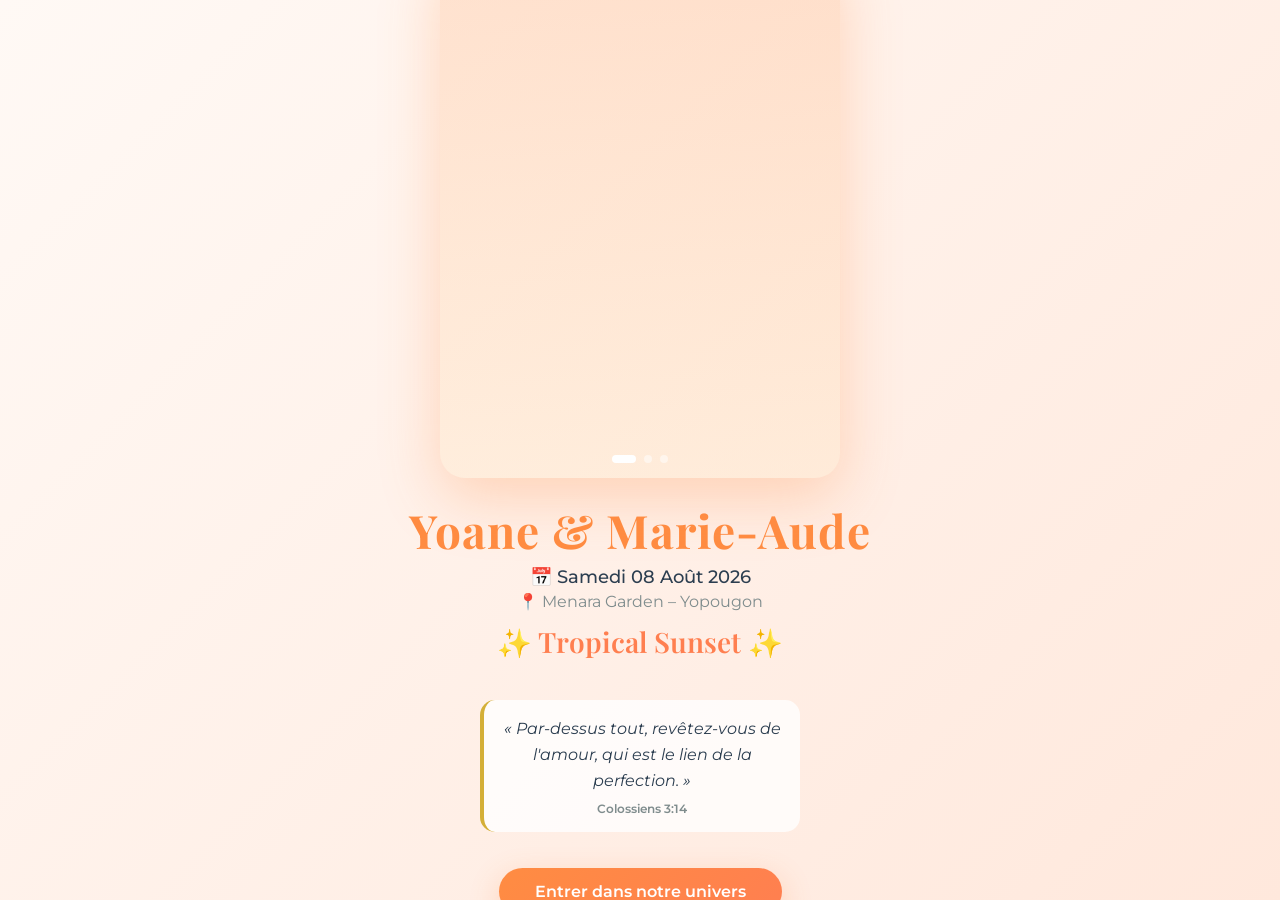
==== commit 540698c4: "✨ Optimisation mobile + Google Maps + Google Sheets intégration" ====
--- a/index.html
+++ b/index.html
@@ -2,8 +2,11 @@
 <html lang="fr">
 <head>
     <meta charset="UTF-8">
-    <meta name="viewport" content="width=device-width, initial-scale=1.0">
+    <meta name="viewport" content="width=device-width, initial-scale=1.0, viewport-fit=cover, maximum-scale=1.0, user-scalable=no">
     <meta name="description" content="Site compagnon de mariage - Yoane & Marie-Aude">
+    <meta name="theme-color" content="#FF8C42">
+    <meta name="apple-mobile-web-app-capable" content="yes">
+    <meta name="apple-mobile-web-app-status-bar-style" content="black-translucent">
     <title>Yoane & Marie-Aude - 08 Août 2026</title>
     <link rel="stylesheet" href="styles.css">
     <link rel="preconnect" href="https://fonts.googleapis.com">
@@ -16,11 +19,16 @@
         <div class="home-content">
             <div class="home-hero">
                 <div class="hero-images carousel">
-                    <img src="https://via.placeholder.com/600x800/FFB6C1/FFFFFF?text=Yoane+%26+Marie-Aude+1" alt="Photo couple 1" class="couple-photo">
-                    <img src="https://via.placeholder.com/600x800/FFDAB9/FFFFFF?text=Yoane+%26+Marie-Aude+2" alt="Photo couple 2" class="couple-photo hidden">
-                    <img src="https://via.placeholder.com/600x800/FFE4B5/FFFFFF?text=Yoane+%26+Marie-Aude+3" alt="Photo couple 3" class="couple-photo hidden">
+                    <img src="https://images.unsplash.com/photo-1519741497674-611481863552?w=600&h=800&fit=crop" alt="Photo du couple 1" class="couple-photo" loading="lazy">
+                    <img src="https://images.unsplash.com/photo-1606216174052-7ec68da12f7d?w=600&h=800&fit=crop" alt="Photo du couple 2" class="couple-photo hidden" loading="lazy">
+                    <img src="https://images.unsplash.com/photo-1535632066927-ab7c9ab60908?w=600&h=800&fit=crop" alt="Photo du couple 3" class="couple-photo hidden" loading="lazy">
                 </div>
                 <div class="hero-overlay"></div>
+                <div class="carousel-dots">
+                    <span class="dot active" onclick="goToSlide(0)"></span>
+                    <span class="dot" onclick="goToSlide(1)"></span>
+                    <span class="dot" onclick="goToSlide(2)"></span>
+                </div>
             </div>
 
             <div class="home-info">
@@ -51,7 +59,7 @@
         </button>
         <button class="nav-btn" onclick="showScreen('infoScreen')">
             <span class="nav-icon">💝</span>
-            <span class="nav-label">Infos utiles</span>
+            <span class="nav-label">Infos</span>
         </button>
     </nav>
 
@@ -69,7 +77,7 @@
                         type="text" 
                         id="guestSearch" 
                         class="search-input" 
-                        placeholder="Votre prénom ou nom..." 
+                        placeholder="Prénom ou nom..." 
                         autocomplete="off"
                         oninput="searchGuest(this.value)"
                     >
@@ -88,26 +96,12 @@
                             <span class="info-label">🌿 Table</span>
                             <span id="resultTable" class="info-value"></span>
                         </div>
-                        <div class="info-item">
-                            <span class="info-label">Place</span>
-                            <span id="resultSeat" class="info-value"></span>
-                        </div>
                     </div>
-
-                    <div class="companions-section">
-                        <p class="companions-title">Vous serez installé(e) aux côtés de :</p>
-                        <ul id="companionsList" class="companions-list"></ul>
-                    </div>
-
-                    <div class="table-visualization">
-                        <p class="table-title">Visualisez votre table :</p>
-                        <div id="tableVisualization" class="table-grid"></div>
-                    </div>
                 </div>
             </div>
 
             <div id="helpMessage" class="help-message">
-                <p>Entrez votre prénom ou votre nom pour trouver votre place.</p>
+                <p>Entrez votre prénom ou votre nom pour trouver votre table.</p>
             </div>
         </div>
     </div>
@@ -116,13 +110,13 @@
     <div id="flavorsScreen" class="screen hidden">
         <div class="screen-header">
             <button class="btn-back" onclick="goBack()">← Retour</button>
-            <h2>Saveurs de notre réception</h2>
+            <h2>Saveurs</h2>
         </div>
 
         <div class="screen-content">
             <div class="flavors-intro">
-                <h3>🌸 Quelques saveurs de notre réception 🌸</h3>
-                <p>Nous avons imaginé une réception aux couleurs de nos traditions, avec une sélection de mets ivoiriens et de saveurs appréciées de tous.</p>
+                <h3>🌸 Quelques saveurs 🌸</h3>
+                <p>Réception aux couleurs de nos traditions, avec une sélection de mets ivoiriens.</p>
             </div>
 
             <div class="menu-section">
@@ -133,15 +127,15 @@
             </div>
 
             <div class="menu-section">
-                <h4>🍽️ Quelques plats traditionnels à découvrir</h4>
+                <h4>🍽️ Plats traditionnels</h4>
                 <ul class="menu-list">
                     <li>Tchep au poisson et au bœuf</li>
-                    <li>Placali accompagné de sauce kopè</li>
-                    <li>Foutou banane accompagné de sauce graine</li>
-                    <li>Kplé accompagné de foutou manioc</li>
-                    <li>Foutou igname accompagné de sauce gouagouassou</li>
-                    <li>Poisson frit et poulet frit accompagnés d'alloco et de frites</li>
-                    <li>Igname bouillie accompagnée de sauce tomate</li>
+                    <li>Placali + sauce kopè</li>
+                    <li>Foutou banane + sauce graine</li>
+                    <li>Kplé + foutou manioc</li>
+                    <li>Foutou igname + sauce gouagouassou</li>
+                    <li>Poisson frit & poulet frit + alloco & frites</li>
+                    <li>Igname bouillie + sauce tomate</li>
                 </ul>
             </div>
 
@@ -158,8 +152,7 @@
                     <li>Eau minérale</li>
                     <li>Jus naturels</li>
                     <li>Boissons gazeuses</li>
-                    <li>Bières</li>
-                    <li>Vins</li>
+                    <li>Bières & Vins</li>
                 </ul>
             </div>
         </div>
@@ -169,54 +162,28 @@
     <div id="infoScreen" class="screen hidden">
         <div class="screen-header">
             <button class="btn-back" onclick="goBack()">← Retour</button>
-            <h2>Informations utiles</h2>
+            <h2>Informations</h2>
         </div>
 
         <div class="screen-content">
             <div class="info-card gifts-card">
                 <h3>💝 Les cadeaux</h3>
-                <p>Votre présence est le plus beau témoignage d'affection que nous puissions recevoir.</p>
-                <p>Pour celles et ceux qui souhaiteraient néanmoins nous offrir un présent, nous privilégions les cadeaux en espèces, afin de pouvoir les emporter plus facilement avec nous à notre retour à Dakar.</p>
+                <p>Votre présence est le plus beau témoignage d'affection.</p>
+                <p>Pour ceux qui souhaiteraient nous offrir, nous privilégions les cadeaux en espèces pour les emporter facilement à Dakar.</p>
                 <p>Un dispositif discret sera prévu lors de la réception.</p>
-                <p><strong>Merci du fond du cœur pour votre délicatesse.</strong></p>
+                <p><strong>Merci du fond du cœur!</strong></p>
             </div>
 
             <div class="info-card itinerary-card">
-                <h3>🗺️ Itinéraire recommandé</h3>
-                <p class="itinerary-intro">Pour vous rendre à Menara Garden à Yopougon de manière optimale :</p>
+                <h3>🗺️ Itinéraire</h3>
+                <p class="itinerary-intro">Menara Garden à Yopougon</p>
                 
-                <div class="itinerary-routes">
-                    <div class="route-option">
-                        <h4>📍 Via Boulevard de la Paix (Route recommandée)</h4>
-                        <ul>
-                            <li>Depuis Cocody : Empruntez la Route de l'Aéroport vers Yopougon</li>
-                            <li>Continuez sur Boulevard de la Paix</li>
-                            <li>Suivez les panneaux pour Menara Garden</li>
-                            <li>⏱️ Durée estimée : 20-30 minutes</li>
-                        </ul>
-                    </div>
-
-                    <div class="route-option">
-                        <h4>📍 Via Riviera Golf (Alternative)</h4>
-                        <ul>
-                            <li>Passez par Riviera Golf (Cocody)</li>
-                            <li>Dirigez-vous vers le quartier Yopougon</li>
-                            <li>Accès par Avenue Marcory</li>
-                            <li>⏱️ Durée estimée : 25-35 minutes</li>
-                        </ul>
-                    </div>
-                </div>
-
-                <div class="itinerary-note">
-                    <p><strong>⚠️ Important :</strong> Certaines voies sont barrées le jour de l'indépendance (défilés et festivités). Vérifiez les accès le jour du mariage ou arrivez plus tôt.</p>
-                </div>
-
                 <div class="map-container">
                     <iframe 
-                        src="https://www.google.com/maps/embed?pb=!1m18!1m12!1m3!1d3973.6832465282347!2d-4.0328!3d5.3483!2m3!1f0!2f0!3f0!3m2!1i1024!2i768!4f13.1!3m3!1m2!1s0xfc1ec95db3b5555%3A0x1234567890ab!2sMenara%20Garden%20Yopougon!5e0!3m2!1sfr!2sci!4v1234567890"
+                        src="https://www.google.com/maps/embed?pb=!1m18!1m12!1m3!1d3973.8844168193814!2d-4.009892!3d5.338956!2m3!1f0!2f0!3f0!3m2!1i1024!2i768!4f13.1!3m3!1m2!1s0xfc1eda4c89d0f0b1%3A0x8c3e3e8e8e8e8e8e!2sMenara%20Garden%20Yopougon!5e0!3m2!1sfr!2sci!4v1722789654321"
                         width="100%" 
-                        height="300" 
-                        style="border:0;" 
+                        height="280" 
+                        style="border:0;border-radius:12px;" 
                         allowfullscreen="" 
                         loading="lazy" 
                         referrerpolicy="no-referrer-when-downgrade"
@@ -224,9 +191,13 @@
                     ></iframe>
                 </div>
 
-                <a href="https://maps.google.com/?q=Menara+Garden+Yopougon" target="_blank" class="btn-maps">
-                    📱 Ouvrir dans Google Maps
+                <a href="https://maps.app.goo.gl/PRT33PHSLhgVpBhR9" target="_blank" class="btn-maps">
+                    📱 Directions
                 </a>
+
+                <div class="itinerary-note">
+                    <p><strong>⚠️ Important :</strong> Vérifiez les accès le jour du mariage - certaines voies peuvent être fermées pour l'indépendance.</p>
+                </div>
             </div>
         </div>
     </div>
--- a/styles.css
+++ b/styles.css
@@ -28,23 +28,27 @@
     font-family: var(--font-sans);
     background: linear-gradient(135deg, #FFF9F5 0%, #FFE8DC 100%);
     color: var(--color-text-dark);
+    overscroll-behavior: none;
 }
 
 body {
     overflow: hidden;
+    position: fixed;
 }
 
 /* Écrans */
 .screen {
-    position: absolute;
+    position: fixed;
     width: 100%;
     height: 100vh;
     top: 0;
     left: 0;
     opacity: 1;
-    transition: var(--transition);
+    transition: opacity 0.4s ease;
     overflow-y: auto;
+    overflow-x: hidden;
     z-index: 10;
+    -webkit-overflow-scrolling: touch;
 }
 
 .screen.hidden {
@@ -59,25 +63,28 @@
     display: flex;
     align-items: center;
     justify-content: center;
+    padding-bottom: 60px;
+    overflow-y: auto;
 }
 
 .home-content {
     width: 100%;
-    height: 100%;
     display: flex;
     flex-direction: column;
     align-items: center;
     justify-content: center;
-    padding: 40px 20px;
+    padding: 20px;
+    padding-top: 40px;
     text-align: center;
 }
 
 .home-hero {
     position: relative;
-    width: 280px;
-    height: 380px;
-    margin-bottom: 30px;
-    border-radius: 20px;
+    width: 100%;
+    max-width: 350px;
+    aspect-ratio: 3/4;
+    margin-bottom: 25px;
+    border-radius: 25px;
     overflow: hidden;
     box-shadow: 0 20px 60px rgba(255, 140, 66, 0.3);
 }
@@ -99,6 +106,7 @@
 
 .couple-photo.hidden {
     opacity: 0;
+    pointer-events: none;
 }
 
 .hero-overlay {
@@ -111,56 +119,84 @@
     pointer-events: none;
 }
 
+/* Carousel dots */
+.carousel-dots {
+    position: absolute;
+    bottom: 15px;
+    left: 50%;
+    transform: translateX(-50%);
+    display: flex;
+    gap: 8px;
+    z-index: 20;
+}
+
+.dot {
+    width: 8px;
+    height: 8px;
+    border-radius: 50%;
+    background: rgba(255, 255, 255, 0.5);
+    cursor: pointer;
+    transition: var(--transition);
+}
+
+.dot.active {
+    background: white;
+    width: 24px;
+    border-radius: 4px;
+}
+
 .names {
     font-family: var(--font-serif);
-    font-size: 42px;
+    font-size: clamp(32px, 8vw, 46px);
     font-weight: 700;
     color: var(--color-sunset);
-    margin-bottom: 10px;
+    margin-bottom: 8px;
     letter-spacing: 1px;
+    line-height: 1.2;
 }
 
 .ceremony-date {
-    font-size: 18px;
+    font-size: clamp(16px, 4vw, 18px);
     color: var(--color-text-dark);
-    margin-bottom: 5px;
+    margin-bottom: 4px;
     font-weight: 500;
 }
 
 .ceremony-location {
-    font-size: 16px;
-    color: var(--color-text-light);
-    margin-bottom: 15px;
+    font-size: clamp(14px, 3.5vw, 16px);
+    color: var(--color-text-light);
+    margin-bottom: 12px;
 }
 
 .theme-label {
     font-family: var(--font-serif);
-    font-size: 24px;
+    font-size: clamp(20px, 5vw, 28px);
     color: var(--color-coral);
-    margin-bottom: 30px;
+    margin-bottom: 20px;
     font-weight: 600;
 }
 
 /* Verset biblique */
 .bible-verse {
     background: rgba(255, 255, 255, 0.8);
-    padding: 20px;
+    padding: 16px;
     border-radius: 15px;
-    margin: 30px 0;
+    margin: 20px 0;
     border-left: 4px solid var(--color-gold);
     max-width: 320px;
+    width: 90%;
 }
 
 .verse-text {
     font-style: italic;
-    font-size: 16px;
+    font-size: clamp(14px, 3.5vw, 16px);
     color: var(--color-text-dark);
     line-height: 1.6;
-    margin-bottom: 10px;
+    margin-bottom: 8px;
 }
 
 .verse-source {
-    font-size: 13px;
+    font-size: 12px;
     color: var(--color-text-light);
     font-weight: 600;
 }
@@ -170,14 +206,15 @@
     background: linear-gradient(135deg, var(--color-sunset) 0%, var(--color-coral) 100%);
     color: white;
     border: none;
-    padding: 16px 40px;
+    padding: 14px 36px;
     border-radius: 50px;
     font-size: 16px;
     font-weight: 600;
     cursor: pointer;
     transition: var(--transition);
     box-shadow: 0 10px 30px rgba(255, 140, 66, 0.3);
-    margin-top: 20px;
+    margin-top: 16px;
+    font-family: var(--font-sans);
 }
 
 .btn-primary:hover {
@@ -198,6 +235,7 @@
     padding: 8px;
     font-weight: 600;
     transition: var(--transition);
+    font-family: var(--font-sans);
 }
 
 .btn-back:hover {
@@ -214,13 +252,13 @@
     background: rgba(255, 255, 255, 0.95);
     backdrop-filter: blur(10px);
     border-top: 1px solid var(--color-border);
-    padding: 12px 0 20px 0;
+    padding: 10px 0 max(16px, env(safe-area-inset-bottom));
     z-index: 100;
     transition: var(--transition);
 }
 
 .main-nav.hidden {
-    transform: translateY(100%);
+    transform: translateY(120%);
     opacity: 0;
 }
 
@@ -230,22 +268,23 @@
     display: flex;
     flex-direction: column;
     align-items: center;
-    gap: 6px;
+    gap: 4px;
     cursor: pointer;
-    padding: 8px 16px;
+    padding: 6px 12px;
     border-radius: 12px;
     transition: var(--transition);
-    font-size: 12px;
-    color: var(--color-text-light);
-}
-
-.nav-btn:hover {
+    font-size: 11px;
+    color: var(--color-text-light);
+    font-family: var(--font-sans);
+}
+
+.nav-btn:active {
     background: rgba(255, 140, 66, 0.1);
     color: var(--color-sunset);
 }
 
 .nav-icon {
-    font-size: 24px;
+    font-size: 22px;
 }
 
 .nav-label {
@@ -256,8 +295,9 @@
 .screen-header {
     display: flex;
     align-items: center;
-    gap: 15px;
-    padding: 20px;
+    gap: 12px;
+    padding: 16px;
+    padding-top: max(16px, env(safe-area-inset-top));
     background: white;
     border-bottom: 1px solid var(--color-border);
     position: sticky;
@@ -267,20 +307,20 @@
 
 .screen-header h2 {
     font-family: var(--font-serif);
-    font-size: 28px;
+    font-size: clamp(22px, 6vw, 28px);
     color: var(--color-sunset);
     flex: 1;
 }
 
 .screen-content {
-    padding: 20px;
-    padding-bottom: 100px;
+    padding: 16px;
+    padding-bottom: max(100px, calc(100px + env(safe-area-inset-bottom)));
 }
 
 /* Recherche invité */
 .search-section {
     position: relative;
-    margin-bottom: 30px;
+    margin-bottom: 24px;
 }
 
 .search-box {
@@ -299,7 +339,7 @@
 
 .search-input {
     width: 100%;
-    padding: 14px 40px 14px 16px;
+    padding: 12px 40px 12px 14px;
     border: none;
     font-size: 16px;
     font-family: var(--font-sans);
@@ -316,10 +356,10 @@
 
 .search-icon {
     position: absolute;
-    right: 14px;
+    right: 12px;
     top: 50%;
     transform: translateY(-50%);
-    font-size: 18px;
+    font-size: 16px;
     pointer-events: none;
 }
 
@@ -344,14 +384,15 @@
 }
 
 .autocomplete-item {
-    padding: 12px 16px;
+    padding: 12px 14px;
     cursor: pointer;
     border-bottom: 1px solid var(--color-border);
     transition: var(--transition);
     font-size: 15px;
-}
-
-.autocomplete-item:hover {
+    font-family: var(--font-sans);
+}
+
+.autocomplete-item:active {
     background: rgba(255, 140, 66, 0.1);
     color: var(--color-sunset);
 }
@@ -364,7 +405,7 @@
 .result-card {
     background: white;
     border-radius: 20px;
-    padding: 30px;
+    padding: 24px;
     box-shadow: 0 10px 40px rgba(0, 0, 0, 0.1);
     border: 2px solid var(--color-peach);
 }
@@ -379,207 +420,117 @@
 
 .greeting {
     font-family: var(--font-serif);
-    font-size: 28px;
+    font-size: clamp(24px, 6vw, 32px);
     color: var(--color-sunset);
     margin-bottom: 8px;
 }
 
 .greeting-text {
     color: var(--color-text-light);
-    margin-bottom: 20px;
-    font-size: 15px;
+    margin-bottom: 18px;
+    font-size: 14px;
 }
 
 .placement-info {
     display: flex;
-    justify-content: space-around;
-    margin: 25px 0;
+    justify-content: center;
+    margin: 20px 0;
     background: rgba(255, 212, 170, 0.2);
-    padding: 20px;
+    padding: 18px;
     border-radius: 15px;
+    gap: 20px;
 }
 
 .info-item {
     display: flex;
     flex-direction: column;
-    gap: 5px;
+    gap: 4px;
 }
 
 .info-label {
+    font-size: 13px;
+    color: var(--color-text-light);
+    font-weight: 600;
+}
+
+.info-value {
+    font-family: var(--font-serif);
+    font-size: clamp(28px, 8vw, 40px);
+    color: var(--color-sunset);
+    font-weight: 700;
+}
+
+/* Menu */
+.flavors-intro {
+    text-align: center;
+    margin-bottom: 24px;
+}
+
+.flavors-intro h3 {
+    font-family: var(--font-serif);
+    font-size: clamp(22px, 6vw, 28px);
+    color: var(--color-sunset);
+    margin-bottom: 10px;
+}
+
+.flavors-intro p {
+    color: var(--color-text-light);
     font-size: 14px;
-    color: var(--color-text-light);
-    font-weight: 600;
-}
-
-.info-value {
-    font-family: var(--font-serif);
-    font-size: 32px;
-    color: var(--color-sunset);
-    font-weight: 700;
-}
-
-.companions-section {
-    margin: 25px 0;
-    text-align: left;
-}
-
-.companions-title {
-    font-weight: 600;
-    color: var(--color-text-dark);
+    line-height: 1.6;
+}
+
+.menu-section {
+    margin-bottom: 18px;
+    background: white;
+    padding: 16px;
+    border-radius: 15px;
+    border-left: 4px solid var(--color-peach);
+}
+
+.menu-section h4 {
+    font-family: var(--font-serif);
+    font-size: 18px;
+    color: var(--color-sunset);
     margin-bottom: 12px;
-    font-size: 15px;
-}
-
-.companions-list {
+}
+
+.menu-list {
     list-style: none;
-    padding: 12px;
-    background: rgba(255, 255, 255, 0.5);
-    border-radius: 10px;
-}
-
-.companions-list li {
+}
+
+.menu-list li {
     padding: 8px 0;
     color: var(--color-text-dark);
     border-bottom: 1px solid var(--color-border);
     font-size: 14px;
-}
-
-.companions-list li:last-child {
+    transition: var(--transition);
+}
+
+.menu-list li:last-child {
     border-bottom: none;
 }
 
-/* Visualisation table */
-.table-visualization {
-    margin-top: 25px;
-}
-
-.table-title {
-    font-weight: 600;
-    color: var(--color-text-dark);
-    margin-bottom: 12px;
-    font-size: 14px;
-}
-
-.table-grid {
-    display: grid;
-    grid-template-columns: repeat(4, 1fr);
-    gap: 8px;
-    padding: 12px;
-    background: rgba(255, 255, 255, 0.5);
-    border-radius: 10px;
-}
-
-.seat {
-    aspect-ratio: 1;
-    border-radius: 8px;
-    display: flex;
-    align-items: center;
-    justify-content: center;
-    font-size: 12px;
-    font-weight: 600;
-    cursor: pointer;
-    transition: var(--transition);
-    border: 2px solid var(--color-border);
-}
-
-.seat.available {
-    background: rgba(255, 212, 170, 0.3);
-    color: var(--color-text-dark);
-}
-
-.seat.available:hover {
-    background: rgba(255, 140, 66, 0.3);
-    border-color: var(--color-sunset);
-}
-
-.seat.occupied {
-    background: rgba(255, 140, 66, 0.5);
-    color: white;
-    cursor: not-allowed;
-}
-
-.seat.selected {
-    background: linear-gradient(135deg, var(--color-sunset) 0%, var(--color-coral) 100%);
-    color: white;
-    border-color: var(--color-coral);
-}
-
-/* Menu */
-.flavors-intro {
-    text-align: center;
-    margin-bottom: 30px;
-}
-
-.flavors-intro h3 {
-    font-family: var(--font-serif);
-    font-size: 26px;
-    color: var(--color-sunset);
-    margin-bottom: 12px;
-}
-
-.flavors-intro p {
-    color: var(--color-text-light);
-    font-size: 15px;
-    line-height: 1.6;
-}
-
-.menu-section {
-    margin-bottom: 25px;
+/* Infos utiles */
+.info-card {
     background: white;
     padding: 20px;
     border-radius: 15px;
-    border-left: 4px solid var(--color-peach);
-}
-
-.menu-section h4 {
-    font-family: var(--font-serif);
-    font-size: 20px;
-    color: var(--color-sunset);
-    margin-bottom: 15px;
-}
-
-.menu-list {
-    list-style: none;
-}
-
-.menu-list li {
-    padding: 10px 0;
-    color: var(--color-text-dark);
-    border-bottom: 1px solid var(--color-border);
-    font-size: 15px;
-    transition: var(--transition);
-}
-
-.menu-list li:last-child {
-    border-bottom: none;
-}
-
-.menu-list li:hover {
-    color: var(--color-sunset);
-    padding-left: 8px;
-}
-
-/* Infos utiles */
-.info-card {
-    background: white;
-    padding: 25px;
-    border-radius: 15px;
-    margin-bottom: 20px;
+    margin-bottom: 18px;
     border: 2px solid var(--color-peach);
 }
 
 .info-card h3 {
     font-family: var(--font-serif);
-    font-size: 24px;
-    color: var(--color-sunset);
-    margin-bottom: 15px;
+    font-size: clamp(20px, 5vw, 24px);
+    color: var(--color-sunset);
+    margin-bottom: 12px;
 }
 
 .info-card p {
     color: var(--color-text-dark);
-    line-height: 1.8;
-    margin-bottom: 12px;
-    font-size: 15px;
+    line-height: 1.7;
+    margin-bottom: 10px;
+    font-size: 14px;
 }
 
 .info-card p:last-child {
@@ -590,58 +541,19 @@
 .itinerary-intro {
     text-align: center;
     color: var(--color-text-light) !important;
-    margin-bottom: 20px !important;
-}
-
-.itinerary-routes {
-    margin: 20px 0;
-}
-
-.route-option {
-    background: rgba(255, 212, 170, 0.15);
-    padding: 15px;
-    border-radius: 12px;
-    margin-bottom: 15px;
-}
-
-.route-option h4 {
-    color: var(--color-sunset);
-    font-size: 16px;
-    margin-bottom: 10px;
-}
-
-.route-option ul {
-    list-style-position: inside;
-    color: var(--color-text-dark);
-    font-size: 14px;
-}
-
-.route-option li {
-    margin: 6px 0;
-}
-
-.itinerary-note {
-    background: rgba(255, 140, 66, 0.1);
-    padding: 15px;
-    border-radius: 12px;
-    margin: 20px 0;
-    border-left: 4px solid var(--color-coral);
-}
-
-.itinerary-note p {
-    color: var(--color-text-dark) !important;
+    margin-bottom: 16px !important;
     font-size: 14px !important;
-    margin: 0 !important;
 }
 
 .map-container {
-    margin: 20px 0;
+    margin: 16px 0;
     border-radius: 15px;
     overflow: hidden;
 }
 
 .embedded-map {
-    border-radius: 15px;
+    width: 100%;
+    height: 280px;
 }
 
 .btn-maps {
@@ -656,18 +568,34 @@
     cursor: pointer;
     transition: var(--transition);
     box-shadow: 0 5px 15px rgba(255, 140, 66, 0.3);
-    margin-top: 15px;
-}
-
-.btn-maps:hover {
+    margin-top: 12px;
+    border: none;
+    font-family: var(--font-sans);
+}
+
+.btn-maps:active {
     transform: translateY(-2px);
     box-shadow: 0 8px 20px rgba(255, 140, 66, 0.4);
+}
+
+.itinerary-note {
+    background: rgba(255, 140, 66, 0.1);
+    padding: 12px;
+    border-radius: 12px;
+    margin: 16px 0;
+    border-left: 4px solid var(--color-coral);
+}
+
+.itinerary-note p {
+    color: var(--color-text-dark) !important;
+    font-size: 13px !important;
+    margin: 0 !important;
 }
 
 /* Message aide */
 .help-message {
     text-align: center;
-    padding: 40px 20px;
+    padding: 40px 16px;
     color: var(--color-text-light);
 }
 
@@ -678,7 +606,7 @@
 
 /* Scrollbar personnalisée */
 ::-webkit-scrollbar {
-    width: 8px;
+    width: 6px;
 }
 
 ::-webkit-scrollbar-track {
@@ -687,33 +615,49 @@
 
 ::-webkit-scrollbar-thumb {
     background: var(--color-peach);
-    border-radius: 4px;
+    border-radius: 3px;
 }
 
 ::-webkit-scrollbar-thumb:hover {
     background: var(--color-coral);
 }
 
-/* Mobile optimisation */
-@media (max-width: 480px) {
-    .names {
-        font-size: 36px;
+/* Désactiver zoom */
+html {
+    touch-action: manipulation;
+}
+
+input, textarea, select {
+    font-size: 16px;
+}
+
+/* Orientation paysage smartphone */
+@media (max-height: 600px) and (orientation: landscape) {
+    .home-hero {
+        max-width: 250px;
     }
     
-    .theme-label {
-        font-size: 20px;
+    .names {
+        font-size: 28px;
+        margin-bottom: 4px;
     }
     
-    .screen-header h2 {
-        font-size: 24px;
+    .screen-content {
+        padding-bottom: 80px;
+    }
+}
+
+/* Tablet */
+@media (min-width: 768px) {
+    .home-hero {
+        max-width: 400px;
     }
     
-    .placement-info {
-        flex-direction: column;
-        gap: 15px;
+    .search-input {
+        font-size: 18px;
     }
     
-    .table-grid {
-        grid-template-columns: repeat(3, 1fr);
+    .menu-section {
+        margin-bottom: 20px;
     }
 }
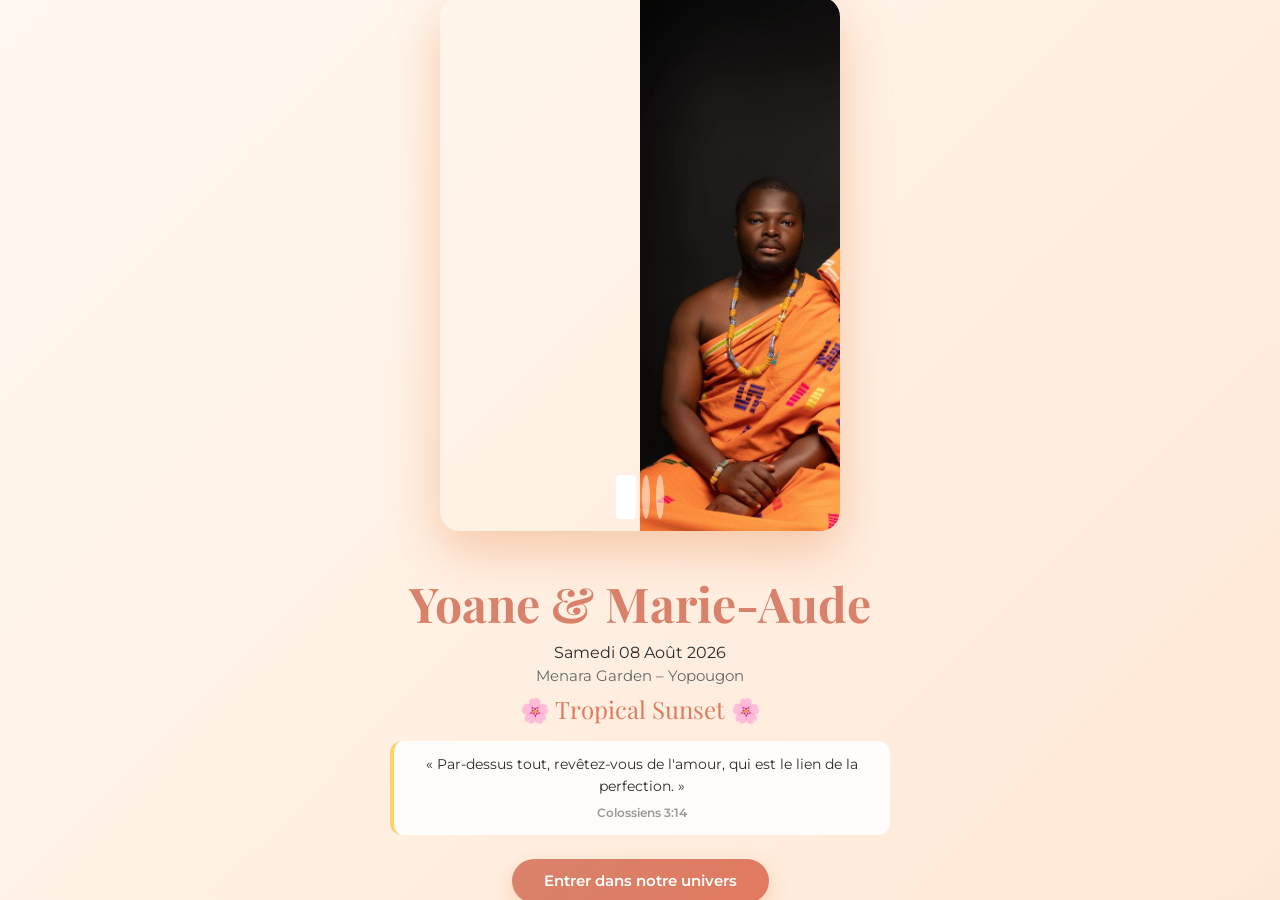
==== commit f29c098c: "♻️ Restauration complète - Photos réelles + vrais invités + Google Maps + Mobile optimisé"" ====
--- a/index.html
+++ b/index.html
@@ -4,205 +4,170 @@
     <meta charset="UTF-8">
     <meta name="viewport" content="width=device-width, initial-scale=1.0, viewport-fit=cover, maximum-scale=1.0, user-scalable=no">
     <meta name="description" content="Site compagnon de mariage - Yoane & Marie-Aude">
-    <meta name="theme-color" content="#FF8C42">
+    <meta name="theme-color" content="#d9826b">
     <meta name="apple-mobile-web-app-capable" content="yes">
     <meta name="apple-mobile-web-app-status-bar-style" content="black-translucent">
     <title>Yoane & Marie-Aude - 08 Août 2026</title>
+    <link rel="manifest" href="manifest.json">
     <link rel="stylesheet" href="styles.css">
     <link rel="preconnect" href="https://fonts.googleapis.com">
     <link rel="preconnect" href="https://fonts.gstatic.com" crossorigin>
     <link href="https://fonts.googleapis.com/css2?family=Playfair+Display:wght@400;600;700&family=Montserrat:wght@300;400;500;600&display=swap" rel="stylesheet">
 </head>
 <body>
-    <!-- Écran d'accueil immersif -->
-    <div id="homeScreen" class="screen home-screen">
-        <div class="home-content">
-            <div class="home-hero">
-                <div class="hero-images carousel">
-                    <img src="https://images.unsplash.com/photo-1519741497674-611481863552?w=600&h=800&fit=crop" alt="Photo du couple 1" class="couple-photo" loading="lazy">
-                    <img src="https://images.unsplash.com/photo-1606216174052-7ec68da12f7d?w=600&h=800&fit=crop" alt="Photo du couple 2" class="couple-photo hidden" loading="lazy">
-                    <img src="https://images.unsplash.com/photo-1535632066927-ab7c9ab60908?w=600&h=800&fit=crop" alt="Photo du couple 3" class="couple-photo hidden" loading="lazy">
-                </div>
-                <div class="hero-overlay"></div>
-                <div class="carousel-dots">
-                    <span class="dot active" onclick="goToSlide(0)"></span>
-                    <span class="dot" onclick="goToSlide(1)"></span>
-                    <span class="dot" onclick="goToSlide(2)"></span>
-                </div>
-            </div>
-
-            <div class="home-info">
-                <h1 class="names">Yoane & Marie-Aude</h1>
-                <p class="ceremony-date">📅 Samedi 08 Août 2026</p>
-                <p class="ceremony-location">📍 Menara Garden – Yopougon</p>
-                <p class="theme-label">✨ Tropical Sunset ✨</p>
-            </div>
-
-            <div class="bible-verse">
-                <p class="verse-text">« Par-dessus tout, revêtez-vous de l'amour, qui est le lien de la perfection. »</p>
-                <p class="verse-source">Colossiens 3:14</p>
-            </div>
-
-            <button class="btn-primary" onclick="enterApp()">Entrer dans notre univers</button>
-        </div>
+<!-- Hero Section -->
+<section class="hero" role="banner" aria-label="Page d'accueil - Yoane et Marie-Aude">
+  <div class="hero-content">
+    <div class="hero-carousel">
+      <img src="Couple1.jpg" alt="Photo du couple - Yoane et Marie-Aude 1" class="carousel-img active" loading="lazy">
+      <img src="Couple2.jpg" alt="Photo du couple - Yoane et Marie-Aude 2" class="carousel-img" loading="lazy">
+      <img src="Couple3.jpg" alt="Photo du couple - Yoane et Marie-Aude 3" class="carousel-img" loading="lazy">
+      <div class="carousel-dots">
+        <button class="dot active" aria-label="Photo 1" onclick="goToSlide(0)"></button>
+        <button class="dot" aria-label="Photo 2" onclick="goToSlide(1)"></button>
+        <button class="dot" aria-label="Photo 3" onclick="goToSlide(2)"></button>
+      </div>
     </div>
 
-    <!-- Navigation principale -->
-    <nav id="mainNav" class="main-nav hidden">
-        <button class="nav-btn" onclick="showScreen('findPlaceScreen')">
-            <span class="nav-icon">🪑</span>
-            <span class="nav-label">Ma place</span>
-        </button>
-        <button class="nav-btn" onclick="showScreen('flavorsScreen')">
-            <span class="nav-icon">🍽️</span>
-            <span class="nav-label">Saveurs</span>
-        </button>
-        <button class="nav-btn" onclick="showScreen('infoScreen')">
-            <span class="nav-icon">💝</span>
-            <span class="nav-label">Infos</span>
-        </button>
-    </nav>
+    <div class="hero-text">
+      <h1>Yoane & Marie-Aude</h1>
+      <p class="date">Samedi 08 Août 2026</p>
+      <p class="location">Menara Garden – Yopougon</p>
+      <p class="theme">🌸 Tropical Sunset 🌸</p>
+      <div class="bible-verse">
+        <p>« Par-dessus tout, revêtez-vous de l'amour, qui est le lien de la perfection. »</p>
+        <p class="source">Colossiens 3:14</p>
+      </div>
+      <button class="btn-primary" onclick="enterUniverse()">Entrer dans notre univers</button>
+    </div>
+  </div>
+</section>
 
-    <!-- Écran: Trouver sa place -->
-    <div id="findPlaceScreen" class="screen hidden">
-        <div class="screen-header">
-            <button class="btn-back" onclick="goBack()">← Retour</button>
-            <h2>Trouver ma place</h2>
-        </div>
+<!-- Main App Navigation -->
+<nav class="app-nav hidden" id="universe" aria-label="Navigation principale" role="navigation">
+  <button class="nav-item" onclick="showSection('find-place')" aria-label="Trouver ma place">
+    <span class="icon">🪑</span>
+    <span>Ma place</span>
+  </button>
+  <button class="nav-item" onclick="showSection('flavors')" aria-label="Découvrir les saveurs">
+    <span class="icon">🍽️</span>
+    <span>Saveurs</span>
+  </button>
+  <button class="nav-item" onclick="showSection('info')" aria-label="Informations utiles">
+    <span class="icon">💝</span>
+    <span>Infos</span>
+  </button>
+</nav>
 
-        <div class="screen-content">
-            <div class="search-section">
-                <div class="search-box">
-                    <input 
-                        type="text" 
-                        id="guestSearch" 
-                        class="search-input" 
-                        placeholder="Prénom ou nom..." 
-                        autocomplete="off"
-                        oninput="searchGuest(this.value)"
-                    >
-                    <span class="search-icon">🔍</span>
-                </div>
-                <div id="autocompleteList" class="autocomplete-list hidden"></div>
-            </div>
+<!-- Sections -->
+<main class="app-container hidden" id="universe">
+  <!-- Find Place Section -->
+  <section id="find-place" class="content-section" aria-labelledby="find-place-heading">
+    <div class="section-header">
+      <button class="btn-back" onclick="enterUniverse()" aria-label="Retour à l'accueil">← Accueil</button>
+      <h2 id="find-place-heading">Trouver ma place</h2>
+    </div>
+    <div class="section-content">
+      <input 
+        type="text" 
+        id="searchGuest" 
+        class="search-input" 
+        placeholder="Entrez votre nom..." 
+        aria-label="Rechercher votre nom dans la liste des invités"
+        autocomplete="off"
+      >
+      <div id="result" class="result-box" role="status" aria-live="polite" aria-atomic="true"></div>
+    </div>
+  </section>
 
-            <div id="resultCard" class="result-card hidden">
-                <div class="card-content">
-                    <h3 id="resultGreeting" class="greeting"></h3>
-                    <p class="greeting-text">Nous sommes heureux de vous accueillir pour cette belle journée.</p>
-                    
-                    <div class="placement-info">
-                        <div class="info-item">
-                            <span class="info-label">🌿 Table</span>
-                            <span id="resultTable" class="info-value"></span>
-                        </div>
-                    </div>
-                </div>
-            </div>
+  <!-- Flavors Section -->
+  <section id="flavors" class="content-section" aria-labelledby="flavors-heading">
+    <div class="section-header">
+      <button class="btn-back" onclick="enterUniverse()" aria-label="Retour à l'accueil">← Accueil</button>
+      <h2 id="flavors-heading">Saveurs de notre réception</h2>
+    </div>
+    <div class="section-content">
+      <div class="intro-text">
+        <h3>🌸 Quelques saveurs 🌸</h3>
+        <p>Une réception aux couleurs de nos traditions, avec une sélection de mets ivoiriens et de saveurs appréciées de tous.</p>
+      </div>
 
-            <div id="helpMessage" class="help-message">
-                <p>Entrez votre prénom ou votre nom pour trouver votre table.</p>
-            </div>
-        </div>
+      <div class="menu-category">
+        <h4>🥗 Entrées</h4>
+        <ul>
+          <li>Salade composée fraîche</li>
+        </ul>
+      </div>
+
+      <div class="menu-category">
+        <h4>🍽️ Plats traditionnels</h4>
+        <ul>
+          <li>Tchep au poisson et au bœuf</li>
+          <li>Placali + sauce kopè</li>
+          <li>Foutou banane + sauce graine</li>
+          <li>Kplé + foutou manioc</li>
+          <li>Foutou igname + sauce gouagouassou</li>
+          <li>Poisson frit & poulet frit + alloco & frites</li>
+          <li>Igname bouillie + sauce tomate</li>
+        </ul>
+      </div>
+
+      <div class="menu-category">
+        <h4>🍰 Douceur</h4>
+        <ul>
+          <li>Wedding cake</li>
+        </ul>
+      </div>
+
+      <div class="menu-category">
+        <h4>🥤 Boissons</h4>
+        <ul>
+          <li>Eau minérale</li>
+          <li>Jus naturels</li>
+          <li>Boissons gazeuses</li>
+          <li>Bières & Vins</li>
+        </ul>
+      </div>
     </div>
+  </section>
 
-    <!-- Écran: Saveurs -->
-    <div id="flavorsScreen" class="screen hidden">
-        <div class="screen-header">
-            <button class="btn-back" onclick="goBack()">← Retour</button>
-            <h2>Saveurs</h2>
-        </div>
+  <!-- Info Section -->
+  <section id="info" class="content-section" aria-labelledby="info-heading">
+    <div class="section-header">
+      <button class="btn-back" onclick="enterUniverse()" aria-label="Retour à l'accueil">← Accueil</button>
+      <h2 id="info-heading">Informations</h2>
+    </div>
+    <div class="section-content">
+      <div class="info-card">
+        <h3>💝 Les cadeaux</h3>
+        <p>Votre présence est le plus beau témoignage d'affection que nous puissions recevoir.</p>
+        <p>Pour ceux qui souhaiteraient nous offrir un présent, nous privilégions les cadeaux en espèces, afin de pouvoir les emporter plus facilement à notre retour à Dakar.</p>
+        <p>Un dispositif discret sera prévu lors de la réception.</p>
+        <p><strong>Merci du fond du cœur pour votre délicatesse.</strong></p>
+      </div>
 
-        <div class="screen-content">
-            <div class="flavors-intro">
-                <h3>🌸 Quelques saveurs 🌸</h3>
-                <p>Réception aux couleurs de nos traditions, avec une sélection de mets ivoiriens.</p>
-            </div>
+      <div class="info-card">
+        <h3>🗺️ Itinéraire</h3>
+        <p>Menara Garden – Yopougon</p>
+        <iframe 
+          src="https://www.google.com/maps/embed?pb=!1m18!1m12!1m3!1d3973.8844168193814!2d-4.009892!3d5.338956!2m3!1f0!2f0!3f0!3m2!1i1024!2i768!4f13.1!3m3!1m2!1s0xfc1eda4c89d0f0b1%3A0x8c3e3e8e8e8e8e8e!2sMenara%20Garden%20Yopougon!5e0!3m2!1sfr!2sci!4v1722789654321" 
+          width="100%" 
+          height="250" 
+          style="border:0;border-radius:12px;margin:12px 0;" 
+          allowfullscreen="" 
+          loading="lazy" 
+          referrerpolicy="no-referrer-when-downgrade"
+          class="map-embed"
+        ></iframe>
+        <a href="https://maps.app.goo.gl/PRT33PHSLhgVpBhR9" target="_blank" class="btn-secondary" aria-label="Ouvrir les directions dans Google Maps">
+          📱 Directions
+        </a>
+        <p class="note"><strong>⚠️</strong> Vérifiez les accès le jour du mariage - certaines voies peuvent être fermées.</p>
+      </div>
+    </div>
+  </section>
+</main>
 
-            <div class="menu-section">
-                <h4>🥗 Entrées</h4>
-                <ul class="menu-list">
-                    <li>Salade composée fraîche</li>
-                </ul>
-            </div>
-
-            <div class="menu-section">
-                <h4>🍽️ Plats traditionnels</h4>
-                <ul class="menu-list">
-                    <li>Tchep au poisson et au bœuf</li>
-                    <li>Placali + sauce kopè</li>
-                    <li>Foutou banane + sauce graine</li>
-                    <li>Kplé + foutou manioc</li>
-                    <li>Foutou igname + sauce gouagouassou</li>
-                    <li>Poisson frit & poulet frit + alloco & frites</li>
-                    <li>Igname bouillie + sauce tomate</li>
-                </ul>
-            </div>
-
-            <div class="menu-section">
-                <h4>🍰 Douceur</h4>
-                <ul class="menu-list">
-                    <li>Wedding cake</li>
-                </ul>
-            </div>
-
-            <div class="menu-section">
-                <h4>🥤 Boissons</h4>
-                <ul class="menu-list">
-                    <li>Eau minérale</li>
-                    <li>Jus naturels</li>
-                    <li>Boissons gazeuses</li>
-                    <li>Bières & Vins</li>
-                </ul>
-            </div>
-        </div>
-    </div>
-
-    <!-- Écran: Infos utiles -->
-    <div id="infoScreen" class="screen hidden">
-        <div class="screen-header">
-            <button class="btn-back" onclick="goBack()">← Retour</button>
-            <h2>Informations</h2>
-        </div>
-
-        <div class="screen-content">
-            <div class="info-card gifts-card">
-                <h3>💝 Les cadeaux</h3>
-                <p>Votre présence est le plus beau témoignage d'affection.</p>
-                <p>Pour ceux qui souhaiteraient nous offrir, nous privilégions les cadeaux en espèces pour les emporter facilement à Dakar.</p>
-                <p>Un dispositif discret sera prévu lors de la réception.</p>
-                <p><strong>Merci du fond du cœur!</strong></p>
-            </div>
-
-            <div class="info-card itinerary-card">
-                <h3>🗺️ Itinéraire</h3>
-                <p class="itinerary-intro">Menara Garden à Yopougon</p>
-                
-                <div class="map-container">
-                    <iframe 
-                        src="https://www.google.com/maps/embed?pb=!1m18!1m12!1m3!1d3973.8844168193814!2d-4.009892!3d5.338956!2m3!1f0!2f0!3f0!3m2!1i1024!2i768!4f13.1!3m3!1m2!1s0xfc1eda4c89d0f0b1%3A0x8c3e3e8e8e8e8e8e!2sMenara%20Garden%20Yopougon!5e0!3m2!1sfr!2sci!4v1722789654321"
-                        width="100%" 
-                        height="280" 
-                        style="border:0;border-radius:12px;" 
-                        allowfullscreen="" 
-                        loading="lazy" 
-                        referrerpolicy="no-referrer-when-downgrade"
-                        class="embedded-map"
-                    ></iframe>
-                </div>
-
-                <a href="https://maps.app.goo.gl/PRT33PHSLhgVpBhR9" target="_blank" class="btn-maps">
-                    📱 Directions
-                </a>
-
-                <div class="itinerary-note">
-                    <p><strong>⚠️ Important :</strong> Vérifiez les accès le jour du mariage - certaines voies peuvent être fermées pour l'indépendance.</p>
-                </div>
-            </div>
-        </div>
-    </div>
-
-    <script src="data.js"></script>
-    <script src="app.js"></script>
+<script src="script.js" defer></script>
 </body>
 </html>
--- a/styles.css
+++ b/styles.css
@@ -1,663 +1,575 @@
 :root {
-    --color-white: #FFFFFF;
-    --color-ivory: #FFFFF0;
-    --color-blush: #FFC0CB;
-    --color-peach: #FFDAB9;
-    --color-coral: #FF7F50;
-    --color-sunset: #FF8C42;
-    --color-gold: #D4AF37;
-    --color-text-dark: #2C3E50;
-    --color-text-light: #7F8C8D;
-    --color-border: #E8D5C4;
-    
-    --font-serif: 'Playfair Display', serif;
-    --font-sans: 'Montserrat', sans-serif;
-    
-    --transition: all 0.3s cubic-bezier(0.4, 0, 0.2, 1);
+  --color-coral: #ff8066;
+  --color-blush: #ffd6e0;
+  --color-amber: #ffb86b;
+  --color-terracotta: #e07a5f;
+  --color-champagne: #f7e7d7;
+  --color-gold: #ffd166;
+  --color-fuchsia: #f14c8a;
+  --color-text: #2c2c2c;
+  --color-light: #f8f5f1;
+  --color-border: #e5d5c8;
+  --font-serif: 'Playfair Display', serif;
+  --font-sans: 'Montserrat', sans-serif;
 }
 
 * {
-    margin: 0;
-    padding: 0;
-    box-sizing: border-box;
+  margin: 0;
+  padding: 0;
+  box-sizing: border-box;
 }
 
 html, body {
-    width: 100%;
-    height: 100%;
-    font-family: var(--font-sans);
-    background: linear-gradient(135deg, #FFF9F5 0%, #FFE8DC 100%);
-    color: var(--color-text-dark);
-    overscroll-behavior: none;
+  width: 100%;
+  height: 100%;
+  font-family: var(--font-sans);
+  background: linear-gradient(135deg, #fff8f0 0%, #ffe8d6 100%);
+  color: var(--color-text);
+  -webkit-font-smoothing: antialiased;
+  -webkit-touch-callout: none;
 }
 
 body {
-    overflow: hidden;
-    position: fixed;
-}
-
-/* Écrans */
-.screen {
-    position: fixed;
-    width: 100%;
-    height: 100vh;
-    top: 0;
-    left: 0;
-    opacity: 1;
-    transition: opacity 0.4s ease;
-    overflow-y: auto;
-    overflow-x: hidden;
-    z-index: 10;
-    -webkit-overflow-scrolling: touch;
-}
-
-.screen.hidden {
-    opacity: 0;
-    pointer-events: none;
-    z-index: 0;
-}
-
-/* Écran d'accueil */
-.home-screen {
-    background: linear-gradient(135deg, #FFF9F5 0%, #FFE8DC 100%);
-    display: flex;
-    align-items: center;
-    justify-content: center;
-    padding-bottom: 60px;
-    overflow-y: auto;
-}
-
-.home-content {
-    width: 100%;
-    display: flex;
-    flex-direction: column;
-    align-items: center;
-    justify-content: center;
-    padding: 20px;
-    padding-top: 40px;
-    text-align: center;
-}
-
-.home-hero {
-    position: relative;
-    width: 100%;
-    max-width: 350px;
-    aspect-ratio: 3/4;
-    margin-bottom: 25px;
-    border-radius: 25px;
-    overflow: hidden;
-    box-shadow: 0 20px 60px rgba(255, 140, 66, 0.3);
-}
-
-.hero-images {
-    position: relative;
-    width: 100%;
-    height: 100%;
-}
-
-.couple-photo {
-    position: absolute;
-    width: 100%;
-    height: 100%;
-    object-fit: cover;
-    opacity: 1;
-    transition: opacity 0.8s ease;
-}
-
-.couple-photo.hidden {
-    opacity: 0;
-    pointer-events: none;
-}
-
-.hero-overlay {
-    position: absolute;
-    top: 0;
-    left: 0;
-    width: 100%;
-    height: 100%;
-    background: linear-gradient(180deg, rgba(255, 140, 66, 0.2) 0%, rgba(255, 200, 100, 0.1) 100%);
-    pointer-events: none;
-}
-
-/* Carousel dots */
+  overflow: hidden;
+  position: fixed;
+}
+
+/* Hero Section */
+.hero {
+  width: 100vw;
+  height: 100vh;
+  display: flex;
+  align-items: center;
+  justify-content: center;
+  padding: 20px;
+  overflow-y: auto;
+  -webkit-overflow-scrolling: touch;
+  transition: opacity 0.4s, transform 0.4s;
+}
+
+.hero.fade-out {
+  opacity: 0;
+  transform: translateY(-20px);
+}
+
+.hero-content {
+  width: 100%;
+  max-width: 500px;
+  text-align: center;
+  display: flex;
+  flex-direction: column;
+  align-items: center;
+  gap: 20px;
+  padding: 20px 0;
+}
+
+.hero-carousel {
+  position: relative;
+  width: 100%;
+  aspect-ratio: 3 / 4;
+  max-width: 350px;
+  border-radius: 20px;
+  overflow: hidden;
+  box-shadow: 0 20px 50px rgba(232, 140, 80, 0.4);
+}
+
+.carousel-img {
+  position: absolute;
+  width: 100%;
+  height: 100%;
+  object-fit: cover;
+  opacity: 0;
+  transition: opacity 0.8s ease-in-out;
+}
+
+.carousel-img.active {
+  opacity: 1;
+}
+
 .carousel-dots {
-    position: absolute;
-    bottom: 15px;
-    left: 50%;
-    transform: translateX(-50%);
-    display: flex;
-    gap: 8px;
-    z-index: 20;
+  position: absolute;
+  bottom: 12px;
+  left: 50%;
+  transform: translateX(-50%);
+  display: flex;
+  gap: 6px;
+  z-index: 10;
 }
 
 .dot {
-    width: 8px;
-    height: 8px;
-    border-radius: 50%;
-    background: rgba(255, 255, 255, 0.5);
-    cursor: pointer;
-    transition: var(--transition);
+  width: 8px;
+  height: 8px;
+  border-radius: 50%;
+  background: rgba(255, 255, 255, 0.5);
+  border: none;
+  cursor: pointer;
+  transition: all 0.3s;
+  padding: 0;
 }
 
 .dot.active {
-    background: white;
-    width: 24px;
-    border-radius: 4px;
-}
-
-.names {
-    font-family: var(--font-serif);
-    font-size: clamp(32px, 8vw, 46px);
-    font-weight: 700;
-    color: var(--color-sunset);
-    margin-bottom: 8px;
-    letter-spacing: 1px;
-    line-height: 1.2;
-}
-
-.ceremony-date {
-    font-size: clamp(16px, 4vw, 18px);
-    color: var(--color-text-dark);
-    margin-bottom: 4px;
-    font-weight: 500;
-}
-
-.ceremony-location {
-    font-size: clamp(14px, 3.5vw, 16px);
-    color: var(--color-text-light);
-    margin-bottom: 12px;
-}
-
-.theme-label {
-    font-family: var(--font-serif);
-    font-size: clamp(20px, 5vw, 28px);
-    color: var(--color-coral);
-    margin-bottom: 20px;
-    font-weight: 600;
-}
-
-/* Verset biblique */
+  background: white;
+  width: 20px;
+  border-radius: 4px;
+}
+
+.hero-text h1 {
+  font-family: var(--font-serif);
+  font-size: clamp(32px, 10vw, 48px);
+  font-weight: 700;
+  color: #d9826b;
+  margin: 16px 0 8px;
+}
+
+.hero-text .date {
+  font-size: clamp(14px, 4vw, 16px);
+  color: var(--color-text);
+  margin-bottom: 4px;
+}
+
+.hero-text .location {
+  font-size: clamp(13px, 3.5vw, 15px);
+  color: #666;
+  margin-bottom: 8px;
+}
+
+.hero-text .theme {
+  font-family: var(--font-serif);
+  font-size: clamp(18px, 5vw, 24px);
+  color: var(--color-terracotta);
+  margin-bottom: 16px;
+}
+
 .bible-verse {
-    background: rgba(255, 255, 255, 0.8);
-    padding: 16px;
-    border-radius: 15px;
-    margin: 20px 0;
-    border-left: 4px solid var(--color-gold);
-    max-width: 320px;
-    width: 90%;
-}
-
-.verse-text {
-    font-style: italic;
-    font-size: clamp(14px, 3.5vw, 16px);
-    color: var(--color-text-dark);
-    line-height: 1.6;
-    margin-bottom: 8px;
-}
-
-.verse-source {
-    font-size: 12px;
-    color: var(--color-text-light);
-    font-weight: 600;
-}
-
-/* Boutons */
+  background: rgba(255, 255, 255, 0.85);
+  padding: 12px;
+  border-radius: 12px;
+  border-left: 4px solid var(--color-gold);
+  margin: 12px 0;
+}
+
+.bible-verse p {
+  font-size: clamp(12px, 3vw, 14px);
+  line-height: 1.6;
+  margin-bottom: 6px;
+}
+
+.bible-verse .source {
+  font-weight: 600;
+  color: #999;
+  margin: 0;
+  font-size: 12px;
+}
+
+/* Buttons */
 .btn-primary {
-    background: linear-gradient(135deg, var(--color-sunset) 0%, var(--color-coral) 100%);
-    color: white;
-    border: none;
-    padding: 14px 36px;
-    border-radius: 50px;
-    font-size: 16px;
-    font-weight: 600;
-    cursor: pointer;
-    transition: var(--transition);
-    box-shadow: 0 10px 30px rgba(255, 140, 66, 0.3);
-    margin-top: 16px;
-    font-family: var(--font-sans);
-}
-
-.btn-primary:hover {
-    transform: translateY(-3px);
-    box-shadow: 0 15px 40px rgba(255, 140, 66, 0.4);
+  background: linear-gradient(135deg, #d9826b 0%, #e07a5f 100%);
+  color: white;
+  border: none;
+  padding: 12px 32px;
+  border-radius: 50px;
+  font-size: 15px;
+  font-weight: 600;
+  cursor: pointer;
+  transition: all 0.3s;
+  box-shadow: 0 8px 20px rgba(232, 140, 80, 0.3);
+  font-family: var(--font-sans);
+  margin-top: 12px;
 }
 
 .btn-primary:active {
-    transform: translateY(-1px);
+  transform: scale(0.98);
 }
 
 .btn-back {
-    background: none;
-    border: none;
-    font-size: 16px;
-    color: var(--color-sunset);
-    cursor: pointer;
-    padding: 8px;
-    font-weight: 600;
-    transition: var(--transition);
-    font-family: var(--font-sans);
-}
-
-.btn-back:hover {
-    color: var(--color-coral);
-}
-
-/* Navigation principale */
-.main-nav {
-    position: fixed;
-    bottom: 0;
-    width: 100%;
-    display: flex;
-    justify-content: space-around;
-    background: rgba(255, 255, 255, 0.95);
-    backdrop-filter: blur(10px);
-    border-top: 1px solid var(--color-border);
-    padding: 10px 0 max(16px, env(safe-area-inset-bottom));
-    z-index: 100;
-    transition: var(--transition);
-}
-
-.main-nav.hidden {
-    transform: translateY(120%);
-    opacity: 0;
-}
-
-.nav-btn {
-    background: none;
-    border: none;
-    display: flex;
-    flex-direction: column;
-    align-items: center;
-    gap: 4px;
-    cursor: pointer;
-    padding: 6px 12px;
-    border-radius: 12px;
-    transition: var(--transition);
-    font-size: 11px;
-    color: var(--color-text-light);
-    font-family: var(--font-sans);
-}
-
-.nav-btn:active {
-    background: rgba(255, 140, 66, 0.1);
-    color: var(--color-sunset);
-}
-
-.nav-icon {
-    font-size: 22px;
-}
-
-.nav-label {
-    font-weight: 500;
-}
-
-/* Écrans de contenu */
-.screen-header {
-    display: flex;
-    align-items: center;
-    gap: 12px;
-    padding: 16px;
-    padding-top: max(16px, env(safe-area-inset-top));
-    background: white;
-    border-bottom: 1px solid var(--color-border);
-    position: sticky;
-    top: 0;
-    z-index: 50;
-}
-
-.screen-header h2 {
-    font-family: var(--font-serif);
-    font-size: clamp(22px, 6vw, 28px);
-    color: var(--color-sunset);
-    flex: 1;
-}
-
-.screen-content {
-    padding: 16px;
-    padding-bottom: max(100px, calc(100px + env(safe-area-inset-bottom)));
-}
-
-/* Recherche invité */
-.search-section {
-    position: relative;
-    margin-bottom: 24px;
-}
-
-.search-box {
-    position: relative;
-    background: white;
-    border-radius: 15px;
-    border: 2px solid var(--color-border);
-    overflow: hidden;
-    transition: var(--transition);
-}
-
-.search-box:focus-within {
-    border-color: var(--color-sunset);
-    box-shadow: 0 5px 20px rgba(255, 140, 66, 0.2);
-}
-
+  background: none;
+  border: none;
+  color: var(--color-terracotta);
+  font-size: 15px;
+  font-weight: 600;
+  cursor: pointer;
+  padding: 6px 8px;
+  font-family: var(--font-sans);
+}
+
+.btn-back:active {
+  opacity: 0.7;
+}
+
+.btn-secondary {
+  display: inline-block;
+  background: linear-gradient(135deg, #d9826b 0%, #e07a5f 100%);
+  color: white;
+  text-decoration: none;
+  padding: 10px 24px;
+  border-radius: 50px;
+  font-weight: 600;
+  font-size: 13px;
+  cursor: pointer;
+  transition: all 0.3s;
+  box-shadow: 0 5px 15px rgba(232, 140, 80, 0.3);
+  margin-top: 12px;
+  border: none;
+  font-family: var(--font-sans);
+}
+
+.btn-secondary:active {
+  transform: scale(0.98);
+}
+
+/* App Navigation */
+.app-nav {
+  position: fixed;
+  bottom: 0;
+  width: 100%;
+  display: flex;
+  justify-content: space-around;
+  background: rgba(255, 255, 255, 0.95);
+  backdrop-filter: blur(10px);
+  border-top: 1px solid var(--color-border);
+  padding: 8px 0 max(12px, env(safe-area-inset-bottom));
+  z-index: 100;
+  transition: transform 0.3s;
+}
+
+.app-nav.hidden {
+  transform: translateY(120%);
+  pointer-events: none;
+}
+
+.nav-item {
+  background: none;
+  border: none;
+  display: flex;
+  flex-direction: column;
+  align-items: center;
+  gap: 2px;
+  cursor: pointer;
+  padding: 6px 12px;
+  border-radius: 8px;
+  transition: all 0.2s;
+  font-size: 11px;
+  color: #999;
+  font-family: var(--font-sans);
+  font-weight: 500;
+}
+
+.nav-item:active {
+  background: rgba(232, 140, 80, 0.1);
+  color: var(--color-terracotta);
+}
+
+.nav-item .icon {
+  font-size: 20px;
+}
+
+/* App Container */
+.app-container {
+  width: 100vw;
+  height: 100vh;
+  position: fixed;
+  top: 0;
+  left: 0;
+  overflow: hidden;
+  z-index: 10;
+  transition: opacity 0.4s;
+}
+
+.app-container.hidden {
+  opacity: 0;
+  pointer-events: none;
+}
+
+.content-section {
+  width: 100%;
+  height: 100%;
+  display: none;
+  flex-direction: column;
+  overflow-y: auto;
+  -webkit-overflow-scrolling: touch;
+  animation: fadeIn 0.3s;
+}
+
+.content-section[aria-hidden="false"] {
+  display: flex;
+}
+
+@keyframes fadeIn {
+  from { opacity: 0; }
+  to { opacity: 1; }
+}
+
+.section-header {
+  display: flex;
+  align-items: center;
+  gap: 12px;
+  padding: 12px 16px;
+  padding-top: max(12px, env(safe-area-inset-top));
+  background: white;
+  border-bottom: 1px solid var(--color-border);
+  position: sticky;
+  top: 0;
+  z-index: 50;
+}
+
+.section-header h2 {
+  font-family: var(--font-serif);
+  font-size: clamp(20px, 6vw, 26px);
+  color: var(--color-terracotta);
+  flex: 1;
+}
+
+.section-content {
+  flex: 1;
+  padding: 16px;
+  padding-bottom: max(90px, calc(90px + env(safe-area-inset-bottom)));
+  overflow-y: auto;
+  -webkit-overflow-scrolling: touch;
+}
+
+/* Search */
 .search-input {
-    width: 100%;
-    padding: 12px 40px 12px 14px;
-    border: none;
-    font-size: 16px;
-    font-family: var(--font-sans);
-    color: var(--color-text-dark);
-}
-
-.search-input::placeholder {
-    color: var(--color-text-light);
+  width: 100%;
+  padding: 12px 16px;
+  border: 2px solid var(--color-border);
+  border-radius: 12px;
+  font-size: 16px;
+  font-family: var(--font-sans);
+  margin-bottom: 16px;
+  transition: border-color 0.3s;
 }
 
 .search-input:focus {
-    outline: none;
-}
-
-.search-icon {
-    position: absolute;
-    right: 12px;
-    top: 50%;
-    transform: translateY(-50%);
-    font-size: 16px;
-    pointer-events: none;
-}
-
-/* Autocomplétion */
-.autocomplete-list {
-    position: absolute;
-    top: 100%;
-    left: 0;
-    right: 0;
-    background: white;
-    border: 1px solid var(--color-border);
-    border-top: none;
-    border-radius: 0 0 15px 15px;
-    max-height: 200px;
-    overflow-y: auto;
-    z-index: 20;
-    margin-top: -2px;
-}
-
-.autocomplete-list.hidden {
-    display: none;
-}
-
-.autocomplete-item {
-    padding: 12px 14px;
-    cursor: pointer;
-    border-bottom: 1px solid var(--color-border);
-    transition: var(--transition);
-    font-size: 15px;
-    font-family: var(--font-sans);
-}
-
-.autocomplete-item:active {
-    background: rgba(255, 140, 66, 0.1);
-    color: var(--color-sunset);
-}
-
-.autocomplete-item:last-child {
-    border-bottom: none;
-}
-
-/* Carte résultat */
-.result-card {
-    background: white;
-    border-radius: 20px;
-    padding: 24px;
-    box-shadow: 0 10px 40px rgba(0, 0, 0, 0.1);
-    border: 2px solid var(--color-peach);
-}
-
-.result-card.hidden {
-    display: none;
-}
-
-.card-content {
-    text-align: center;
-}
-
-.greeting {
-    font-family: var(--font-serif);
-    font-size: clamp(24px, 6vw, 32px);
-    color: var(--color-sunset);
-    margin-bottom: 8px;
-}
-
-.greeting-text {
-    color: var(--color-text-light);
-    margin-bottom: 18px;
-    font-size: 14px;
-}
-
-.placement-info {
-    display: flex;
-    justify-content: center;
-    margin: 20px 0;
-    background: rgba(255, 212, 170, 0.2);
-    padding: 18px;
-    border-radius: 15px;
-    gap: 20px;
-}
-
-.info-item {
-    display: flex;
-    flex-direction: column;
-    gap: 4px;
-}
-
-.info-label {
-    font-size: 13px;
-    color: var(--color-text-light);
-    font-weight: 600;
-}
-
-.info-value {
-    font-family: var(--font-serif);
-    font-size: clamp(28px, 8vw, 40px);
-    color: var(--color-sunset);
-    font-weight: 700;
-}
-
-/* Menu */
-.flavors-intro {
-    text-align: center;
-    margin-bottom: 24px;
-}
-
-.flavors-intro h3 {
-    font-family: var(--font-serif);
-    font-size: clamp(22px, 6vw, 28px);
-    color: var(--color-sunset);
-    margin-bottom: 10px;
-}
-
-.flavors-intro p {
-    color: var(--color-text-light);
-    font-size: 14px;
-    line-height: 1.6;
-}
-
-.menu-section {
-    margin-bottom: 18px;
-    background: white;
-    padding: 16px;
-    border-radius: 15px;
-    border-left: 4px solid var(--color-peach);
-}
-
-.menu-section h4 {
-    font-family: var(--font-serif);
-    font-size: 18px;
-    color: var(--color-sunset);
-    margin-bottom: 12px;
-}
-
-.menu-list {
-    list-style: none;
-}
-
-.menu-list li {
-    padding: 8px 0;
-    color: var(--color-text-dark);
-    border-bottom: 1px solid var(--color-border);
-    font-size: 14px;
-    transition: var(--transition);
-}
-
-.menu-list li:last-child {
-    border-bottom: none;
-}
-
-/* Infos utiles */
+  outline: none;
+  border-color: var(--color-terracotta);
+}
+
+/* Result Box */
+.result-box {
+  min-height: 100px;
+}
+
+.guest-result {
+  background: white;
+  border-radius: 12px;
+  padding: 16px;
+  border: 2px solid var(--color-border);
+  margin-bottom: 16px;
+}
+
+.guest-result h3 {
+  font-family: var(--font-serif);
+  font-size: 22px;
+  margin-bottom: 8px;
+}
+
+.guest-result p {
+  font-size: 14px;
+  color: #666;
+  margin-bottom: 8px;
+}
+
+.table-info {
+  display: flex;
+  align-items: center;
+  gap: 8px;
+  margin: 12px 0;
+  padding: 12px;
+  background: rgba(232, 140, 80, 0.1);
+  border-radius: 8px;
+}
+
+.table-color {
+  width: 12px;
+  height: 12px;
+  border-radius: 50%;
+}
+
+.seat-map {
+  display: grid;
+  grid-template-columns: repeat(4, 1fr);
+  gap: 6px;
+  margin: 12px 0;
+}
+
+.seat {
+  aspect-ratio: 1;
+  border: 1px solid var(--color-border);
+  border-radius: 8px;
+  background: white;
+  cursor: pointer;
+  font-size: 12px;
+  font-weight: 600;
+  transition: all 0.2s;
+  font-family: var(--font-sans);
+  display: flex;
+  align-items: center;
+  justify-content: center;
+  text-align: center;
+  padding: 4px;
+}
+
+.seat.available {
+  background: rgba(255, 212, 170, 0.3);
+  color: var(--color-text);
+}
+
+.seat.available:active {
+  background: rgba(232, 140, 80, 0.4);
+  border-color: var(--color-terracotta);
+}
+
+.seat:disabled {
+  background: rgba(232, 140, 80, 0.5);
+  color: white;
+  cursor: not-allowed;
+  opacity: 0.8;
+}
+
+.choice {
+  display: block;
+  width: 100%;
+  padding: 10px;
+  margin: 6px 0;
+  border: 1px solid var(--color-border);
+  border-radius: 8px;
+  background: white;
+  cursor: pointer;
+  font-size: 14px;
+  text-align: left;
+  transition: all 0.2s;
+  font-family: var(--font-sans);
+}
+
+.choice:active {
+  background: rgba(232, 140, 80, 0.1);
+  border-color: var(--color-terracotta);
+}
+
+/* Menu & Info */
+.intro-text {
+  text-align: center;
+  margin-bottom: 20px;
+}
+
+.intro-text h3 {
+  font-family: var(--font-serif);
+  font-size: 22px;
+  color: var(--color-terracotta);
+  margin-bottom: 8px;
+}
+
+.intro-text p {
+  font-size: 14px;
+  color: #666;
+  line-height: 1.6;
+}
+
+.menu-category {
+  background: white;
+  padding: 14px;
+  border-radius: 12px;
+  border-left: 4px solid var(--color-border);
+  margin-bottom: 12px;
+}
+
+.menu-category h4 {
+  font-family: var(--font-serif);
+  font-size: 18px;
+  color: var(--color-terracotta);
+  margin-bottom: 8px;
+}
+
+.menu-category ul {
+  list-style: none;
+  font-size: 14px;
+}
+
+.menu-category li {
+  padding: 6px 0;
+  border-bottom: 1px solid var(--color-border);
+  color: var(--color-text);
+}
+
+.menu-category li:last-child {
+  border-bottom: none;
+}
+
 .info-card {
-    background: white;
-    padding: 20px;
-    border-radius: 15px;
-    margin-bottom: 18px;
-    border: 2px solid var(--color-peach);
+  background: white;
+  padding: 16px;
+  border-radius: 12px;
+  border: 2px solid var(--color-border);
+  margin-bottom: 16px;
 }
 
 .info-card h3 {
-    font-family: var(--font-serif);
-    font-size: clamp(20px, 5vw, 24px);
-    color: var(--color-sunset);
-    margin-bottom: 12px;
+  font-family: var(--font-serif);
+  font-size: 20px;
+  color: var(--color-terracotta);
+  margin-bottom: 10px;
 }
 
 .info-card p {
-    color: var(--color-text-dark);
-    line-height: 1.7;
-    margin-bottom: 10px;
-    font-size: 14px;
-}
-
-.info-card p:last-child {
-    margin-bottom: 0;
-}
-
-/* Itinéraire */
-.itinerary-intro {
-    text-align: center;
-    color: var(--color-text-light) !important;
-    margin-bottom: 16px !important;
-    font-size: 14px !important;
-}
-
-.map-container {
-    margin: 16px 0;
-    border-radius: 15px;
-    overflow: hidden;
-}
-
-.embedded-map {
-    width: 100%;
-    height: 280px;
-}
-
-.btn-maps {
-    display: inline-block;
-    background: linear-gradient(135deg, var(--color-sunset) 0%, var(--color-coral) 100%);
-    color: white;
-    text-decoration: none;
-    padding: 12px 24px;
-    border-radius: 50px;
-    font-weight: 600;
-    font-size: 14px;
-    cursor: pointer;
-    transition: var(--transition);
-    box-shadow: 0 5px 15px rgba(255, 140, 66, 0.3);
-    margin-top: 12px;
-    border: none;
-    font-family: var(--font-sans);
-}
-
-.btn-maps:active {
-    transform: translateY(-2px);
-    box-shadow: 0 8px 20px rgba(255, 140, 66, 0.4);
-}
-
-.itinerary-note {
-    background: rgba(255, 140, 66, 0.1);
-    padding: 12px;
-    border-radius: 12px;
-    margin: 16px 0;
-    border-left: 4px solid var(--color-coral);
-}
-
-.itinerary-note p {
-    color: var(--color-text-dark) !important;
-    font-size: 13px !important;
-    margin: 0 !important;
-}
-
-/* Message aide */
-.help-message {
-    text-align: center;
-    padding: 40px 16px;
-    color: var(--color-text-light);
-}
-
-.help-message p {
-    font-size: 16px;
-    line-height: 1.6;
-}
-
-/* Scrollbar personnalisée */
+  font-size: 14px;
+  line-height: 1.7;
+  color: var(--color-text);
+  margin-bottom: 8px;
+}
+
+.map-embed {
+  border-radius: 12px;
+}
+
+.note {
+  background: rgba(232, 140, 80, 0.1);
+  padding: 10px;
+  border-radius: 8px;
+  font-size: 12px;
+  color: #666;
+  margin-top: 12px;
+  border-left: 3px solid var(--color-terracotta);
+}
+
+/* Scrollbar */
 ::-webkit-scrollbar {
-    width: 6px;
+  width: 6px;
 }
 
 ::-webkit-scrollbar-track {
-    background: transparent;
+  background: transparent;
 }
 
 ::-webkit-scrollbar-thumb {
-    background: var(--color-peach);
-    border-radius: 3px;
+  background: var(--color-border);
+  border-radius: 3px;
 }
 
 ::-webkit-scrollbar-thumb:hover {
-    background: var(--color-coral);
-}
-
-/* Désactiver zoom */
+  background: var(--color-terracotta);
+}
+
+/* Touch optimizations */
 html {
-    touch-action: manipulation;
-}
-
-input, textarea, select {
-    font-size: 16px;
-}
-
-/* Orientation paysage smartphone */
-@media (max-height: 600px) and (orientation: landscape) {
-    .home-hero {
-        max-width: 250px;
-    }
-    
-    .names {
-        font-size: 28px;
-        margin-bottom: 4px;
-    }
-    
-    .screen-content {
-        padding-bottom: 80px;
-    }
-}
-
-/* Tablet */
+  touch-action: manipulation;
+}
+
+input, button {
+  font-size: 16px;
+  min-height: 44px;
+}
+
+/* Tablet adaptations */
 @media (min-width: 768px) {
-    .home-hero {
-        max-width: 400px;
-    }
-    
-    .search-input {
-        font-size: 18px;
-    }
-    
-    .menu-section {
-        margin-bottom: 20px;
-    }
+  .hero-carousel {
+    max-width: 400px;
+  }
+  
+  .hero-content {
+    gap: 24px;
+  }
+  
+  .seat-map {
+    grid-template-columns: repeat(8, 1fr);
+  }
 }
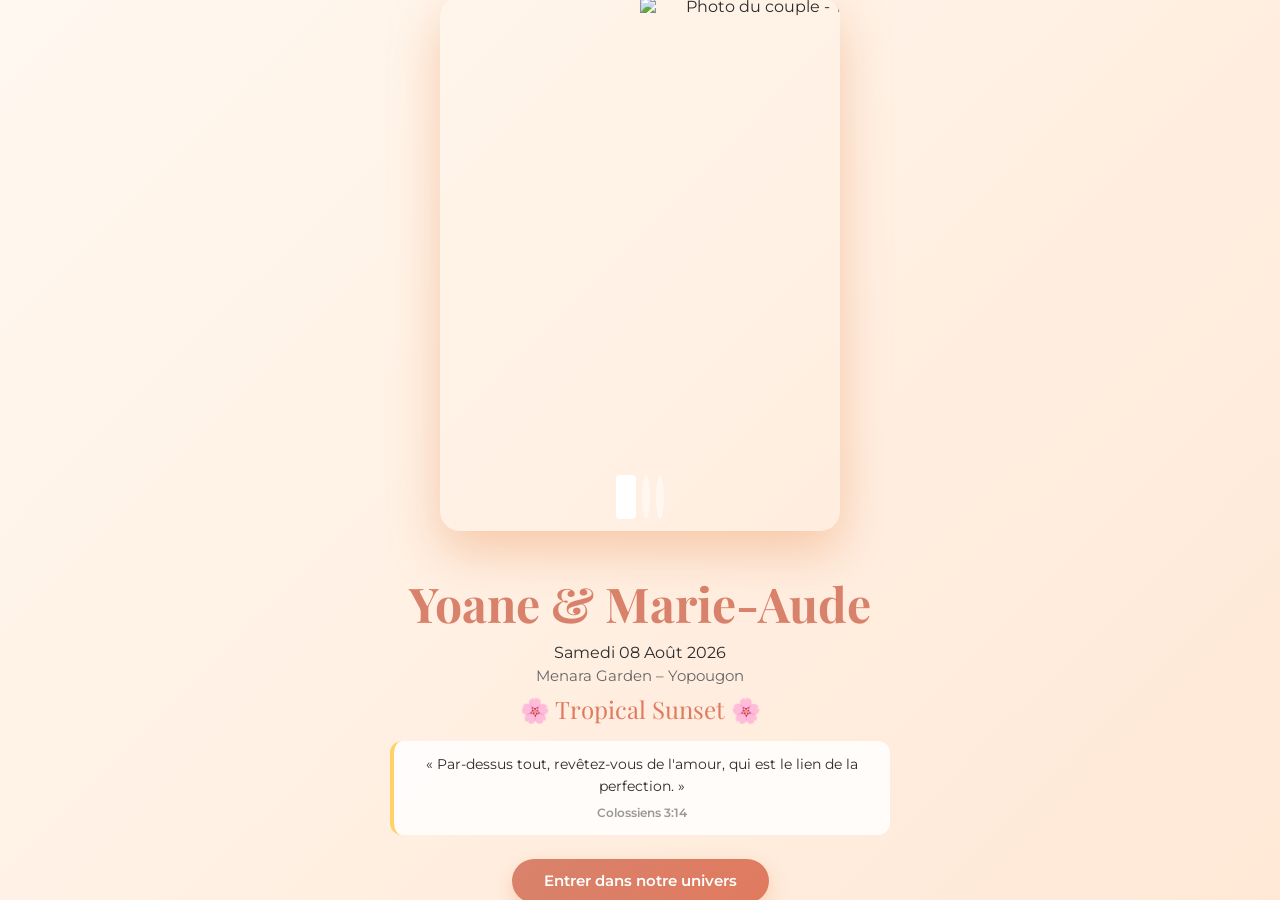
==== commit 751ce88b: "🖼️ Corrige URLs photos - GitHub Pages raw content" ====
--- a/index.html
+++ b/index.html
@@ -19,9 +19,9 @@
 <section class="hero" role="banner" aria-label="Page d'accueil - Yoane et Marie-Aude">
   <div class="hero-content">
     <div class="hero-carousel">
-      <img src="Couple1.jpg" alt="Photo du couple - Yoane et Marie-Aude 1" class="carousel-img active" loading="lazy">
-      <img src="Couple2.jpg" alt="Photo du couple - Yoane et Marie-Aude 2" class="carousel-img" loading="lazy">
-      <img src="Couple3.jpg" alt="Photo du couple - Yoane et Marie-Aude 3" class="carousel-img" loading="lazy">
+      <img src="https://raw.githubusercontent.com/konandriyoane-crypto/YAUD-2026-/main/Couple1.jpg" alt="Photo du couple - Yoane et Marie-Aude 1" class="carousel-img active" loading="lazy">
+      <img src="https://raw.githubusercontent.com/konandriyoane-crypto/YAUD-2026-/main/Couple2.jpg" alt="Photo du couple - Yoane et Marie-Aude 2" class="carousel-img" loading="lazy">
+      <img src="https://raw.githubusercontent.com/konandriyoane-crypto/YAUD-2026-/main/Couple3.jpg" alt="Photo du couple - Yoane et Marie-Aude 3" class="carousel-img" loading="lazy">
       <div class="carousel-dots">
         <button class="dot active" aria-label="Photo 1" onclick="goToSlide(0)"></button>
         <button class="dot" aria-label="Photo 2" onclick="goToSlide(1)"></button>
@@ -44,7 +44,7 @@
 </section>
 
 <!-- Main App Navigation -->
-<nav class="app-nav hidden" id="universe" aria-label="Navigation principale" role="navigation">
+<nav class="app-nav hidden" id="appNav" aria-label="Navigation principale" role="navigation">
   <button class="nav-item" onclick="showSection('find-place')" aria-label="Trouver ma place">
     <span class="icon">🪑</span>
     <span>Ma place</span>
@@ -60,7 +60,7 @@
 </nav>
 
 <!-- Sections -->
-<main class="app-container hidden" id="universe">
+<main class="app-container hidden" id="appContainer">
   <!-- Find Place Section -->
   <section id="find-place" class="content-section" aria-labelledby="find-place-heading">
     <div class="section-header">
@@ -75,6 +75,7 @@
         placeholder="Entrez votre nom..." 
         aria-label="Rechercher votre nom dans la liste des invités"
         autocomplete="off"
+        oninput="searchTable(this.value)"
       >
       <div id="result" class="result-box" role="status" aria-live="polite" aria-atomic="true"></div>
     </div>
